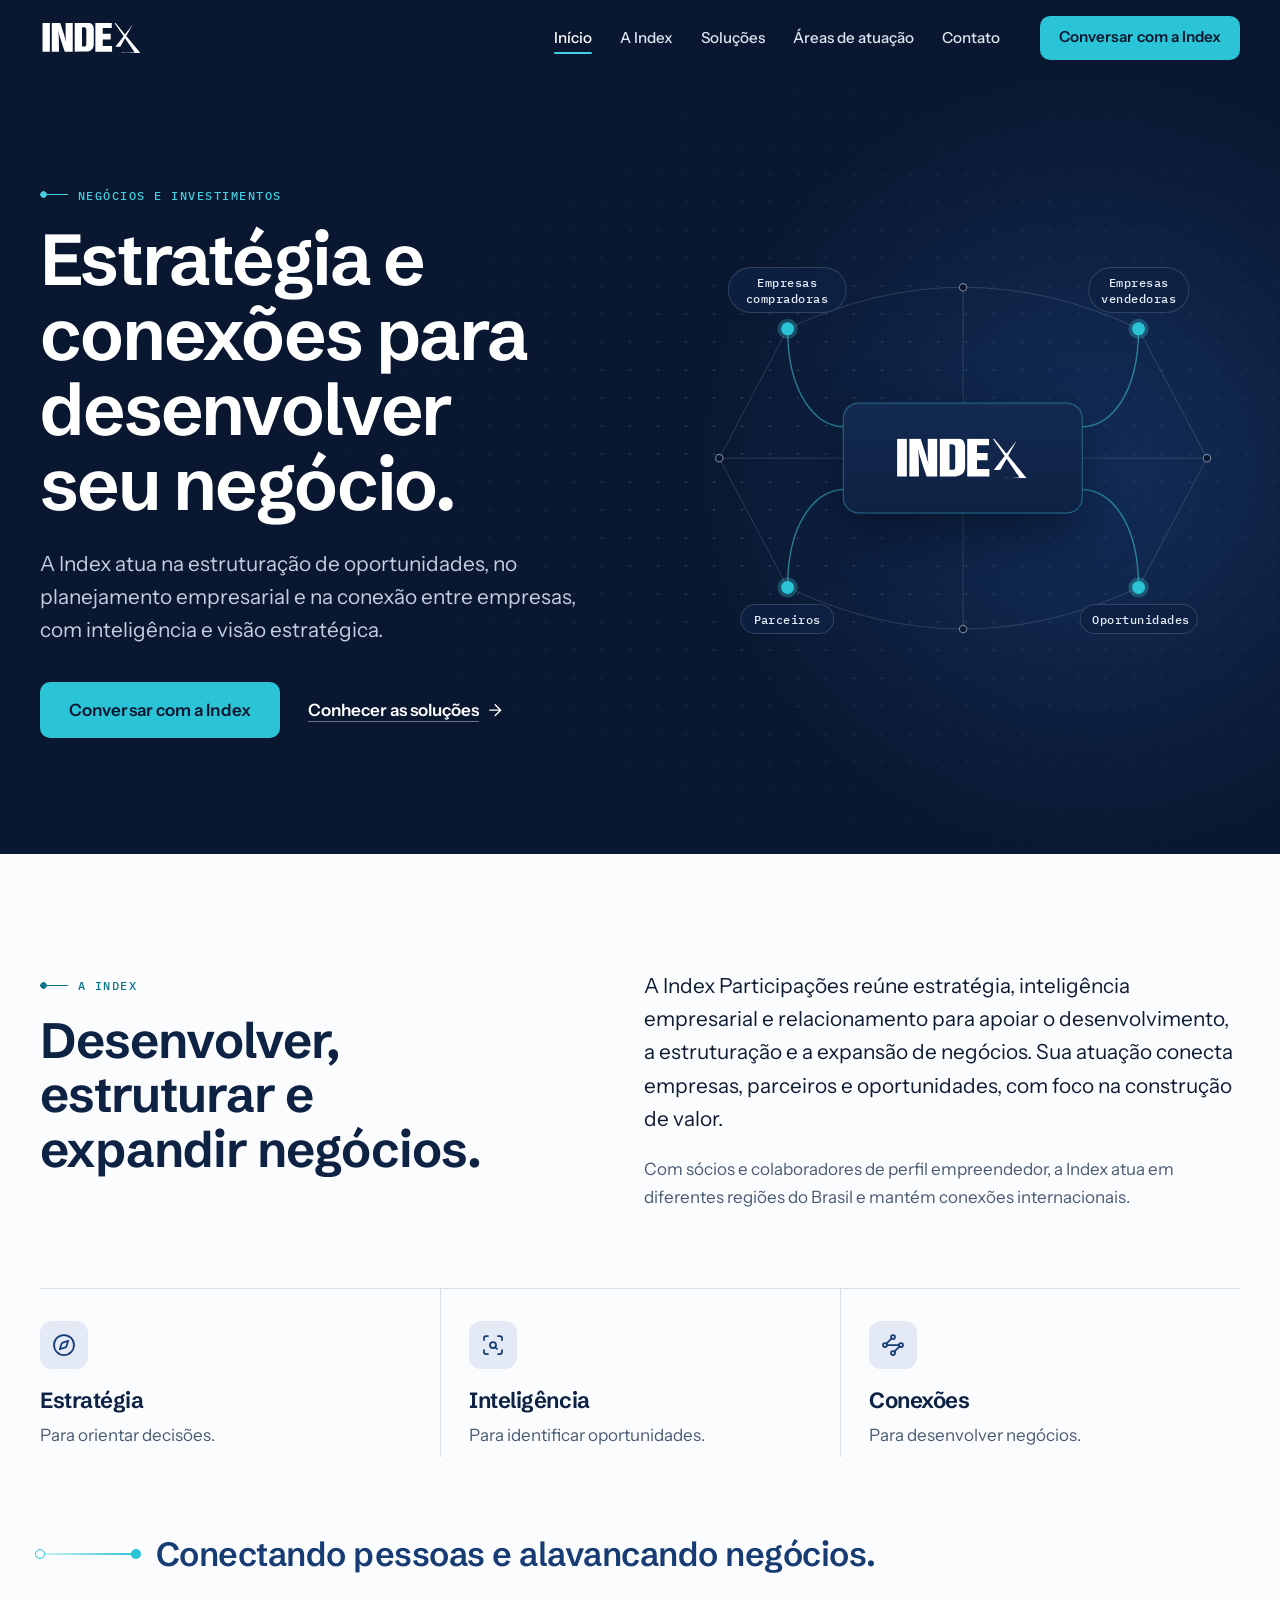
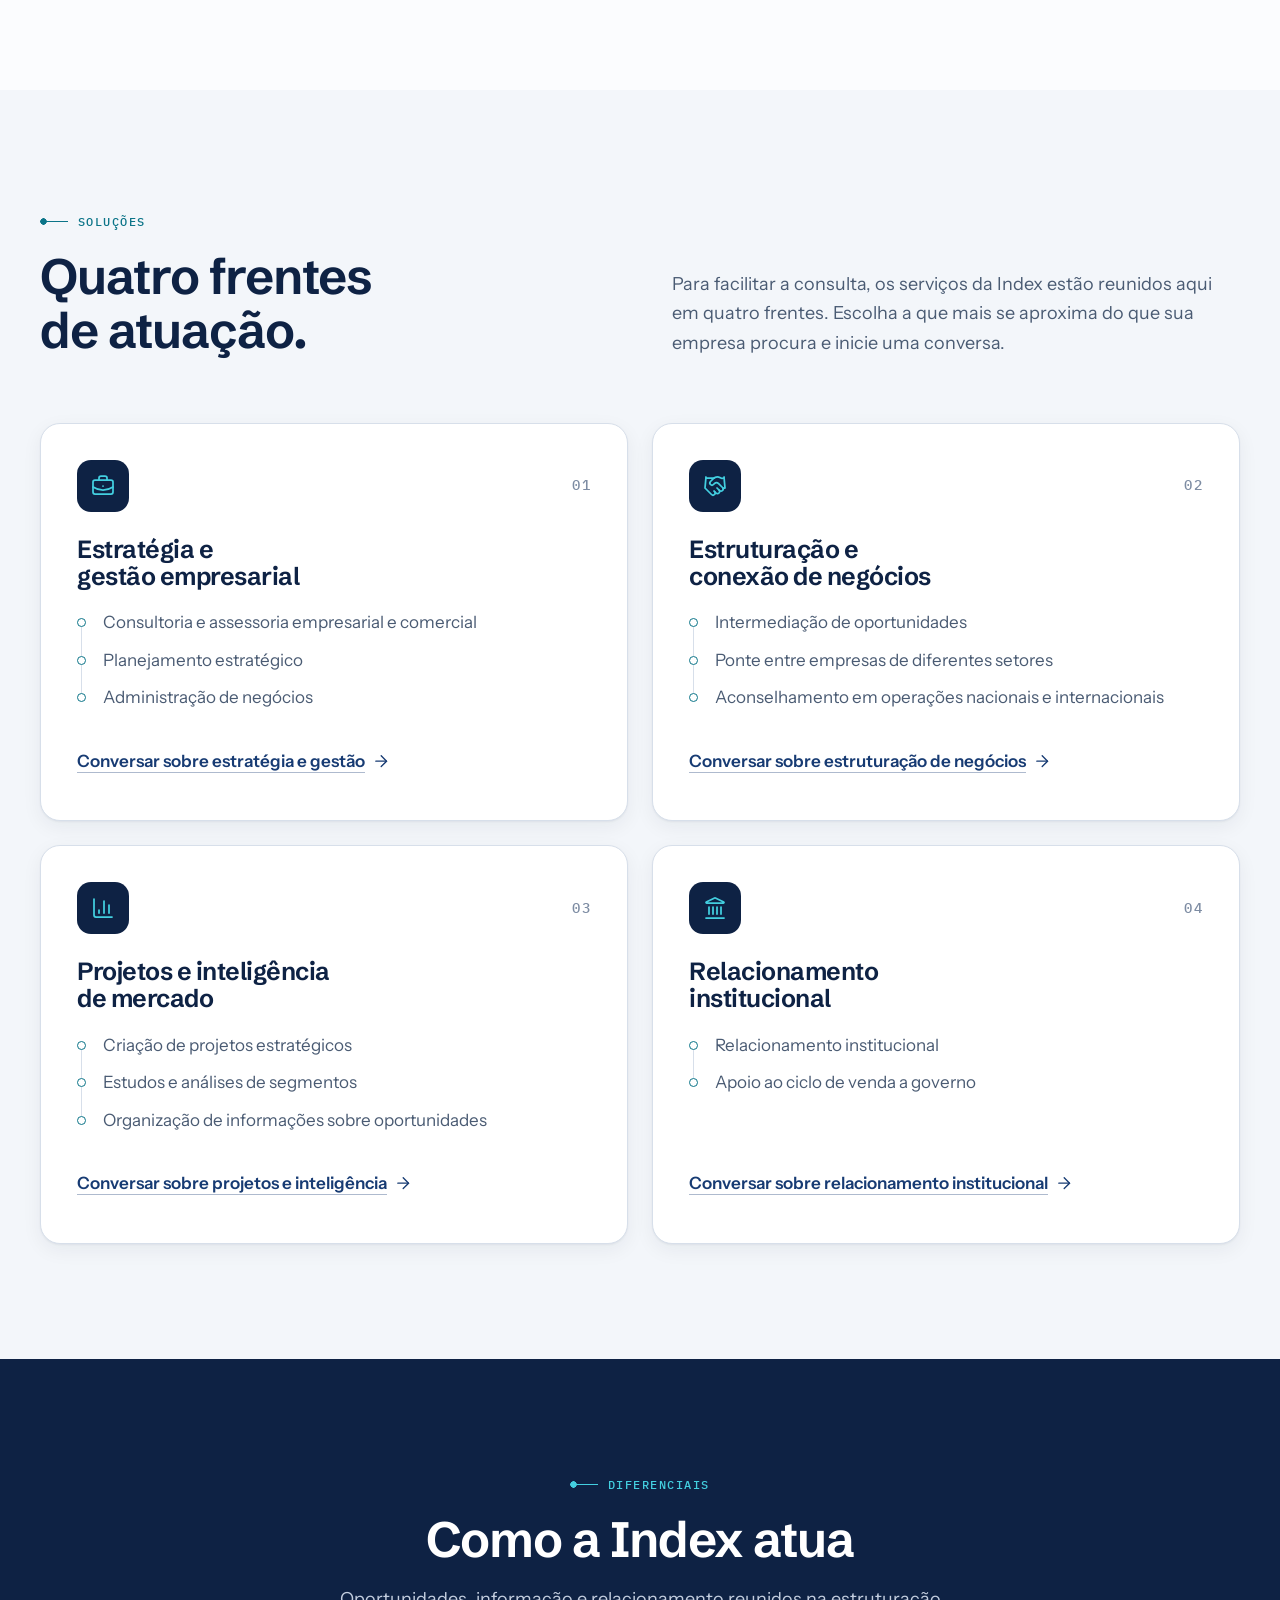
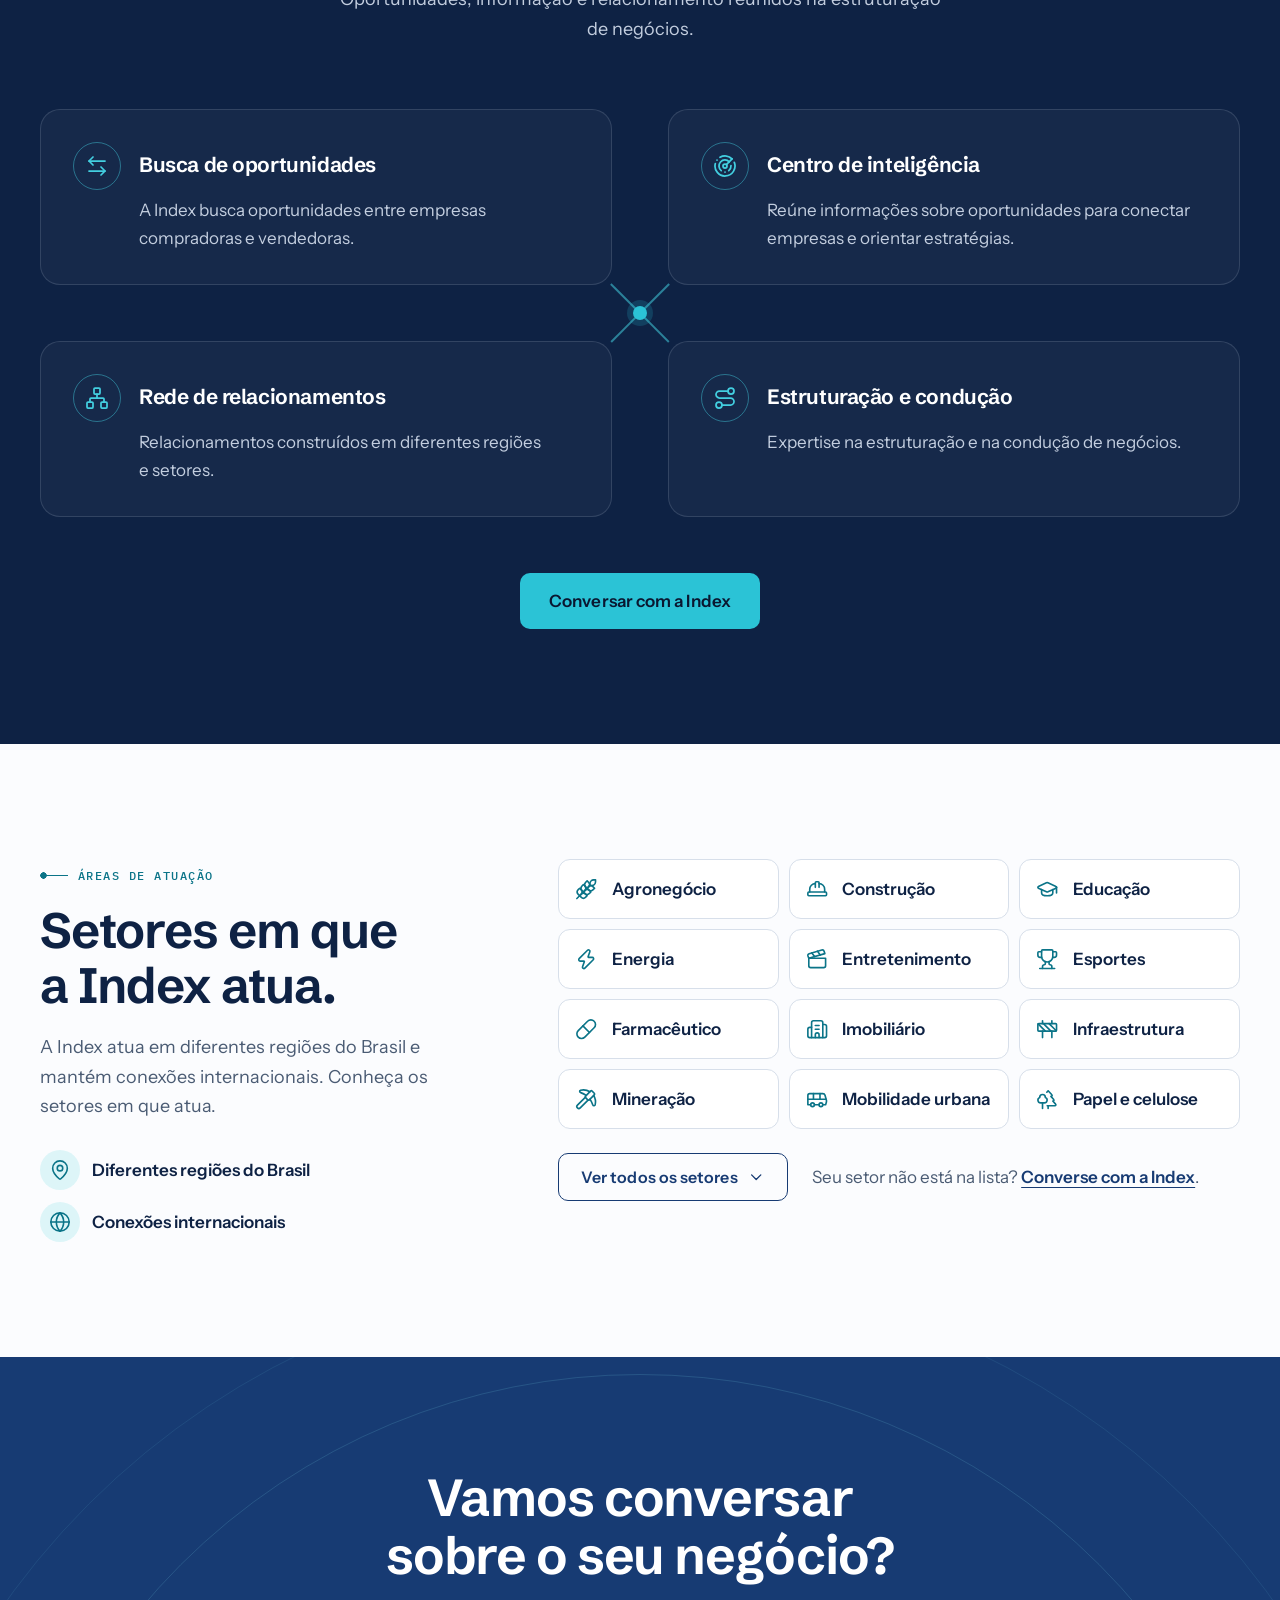
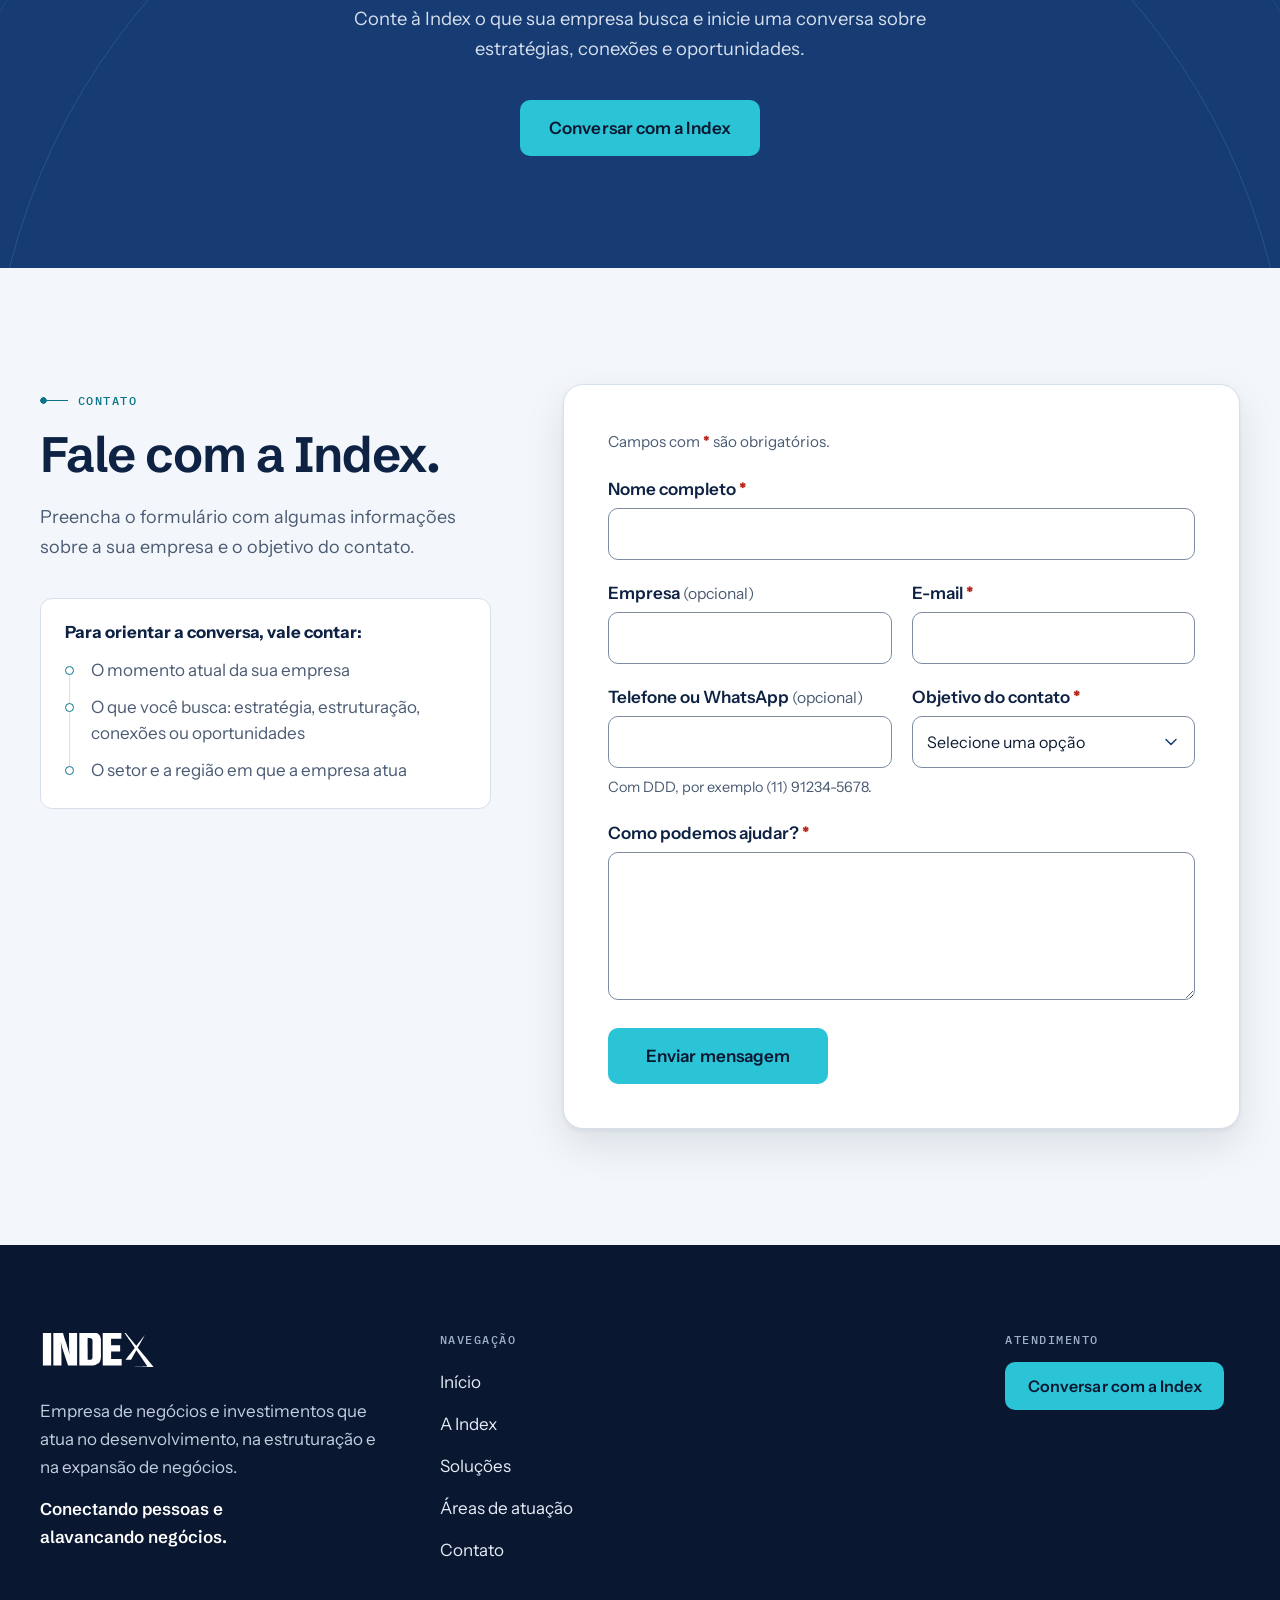
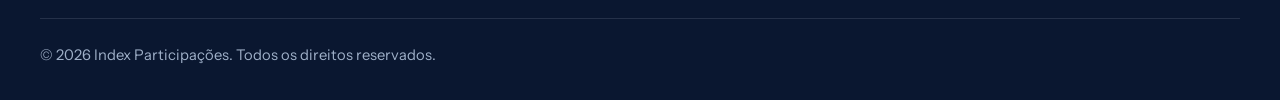
==== site/index.html @ 2582f7c0 "Cria o novo site institucional da Index Participações Primeira versão completa da página inicial, fe" ====
<!doctype html>
<html lang="pt-BR" class="no-js">
<head>
  <meta charset="utf-8">
  <meta name="viewport" content="width=device-width, initial-scale=1">
  <title>Index Participações | Estratégia, estruturação e conexão de negócios</title>
  <meta name="description" content="A Index Participações atua em consultoria e assessoria empresarial, planejamento estratégico, estruturação e intermediação de negócios, projetos estratégicos e relacionamento institucional, conectando empresas e oportunidades.">
  <meta name="theme-color" content="#0A1730">
  <meta name="format-detection" content="telephone=no">

  <!-- DEPLOY STEP: confirme o endereço definitivo do site antes de publicar (canonical, og:url e og:image precisam de URL absoluta). -->
  <link rel="canonical" href="https://indexparticipacoes.com.br/">
  <meta property="og:type" content="website">
  <meta property="og:locale" content="pt_BR">
  <meta property="og:site_name" content="Index Participações">
  <meta property="og:title" content="Index Participações | Estratégia e conexões para desenvolver seu negócio">
  <meta property="og:description" content="Estruturação de oportunidades, planejamento empresarial e conexão entre empresas, com inteligência e visão estratégica.">
  <meta property="og:url" content="https://indexparticipacoes.com.br/">
  <meta property="og:image" content="https://indexparticipacoes.com.br/assets/img/og-index.jpg">
  <meta property="og:image:width" content="1200">
  <meta property="og:image:height" content="630">
  <meta property="og:image:alt" content="Index Participações: estratégia e conexões para desenvolver seu negócio.">
  <meta name="twitter:card" content="summary_large_image">

  <link rel="icon" href="assets/img/favicon.svg" type="image/svg+xml">
  <link rel="preload" href="assets/fonts/schibsted-grotesk-latin-var.woff2" as="font" type="font/woff2" crossorigin>
  <link rel="preload" href="assets/fonts/instrument-sans-latin-var.woff2" as="font" type="font/woff2" crossorigin>
  <link rel="stylesheet" href="assets/css/estilos.css?v=1">

  <script>document.documentElement.className = document.documentElement.className.replace('no-js', 'js');</script>
  <script src="assets/js/config.js?v=1" defer></script>
  <script src="assets/js/medicao.js?v=1" defer></script>
  <script src="assets/js/site.js?v=1" defer></script>
  <script src="assets/js/formulario.js?v=1" defer></script>

  <!-- MEDIÇÃO: quando a ferramenta for definida, cole aqui o código dela (ex.: Google Tag Manager) e ative em assets/js/config.js. -->

  <script type="application/ld+json">
  {
    "@context": "https://schema.org",
    "@type": "Organization",
    "name": "Index Participações",
    "url": "https://indexparticipacoes.com.br/",
    "description": "Empresa de negócios e investimentos que atua no desenvolvimento, na estruturação e na expansão de negócios."
  }
  </script>
</head>
<body>
  <a class="pular" href="#conteudo">Pular para o conteúdo</a>

  <!-- Biblioteca de ícones (Lucide, mesma família) e logotipo oficial vetorizado -->
  <svg class="sprite" xmlns="http://www.w3.org/2000/svg" aria-hidden="true" focusable="false">
<symbol id="logo-index" viewBox="0 0 1600 459"><path fill-rule="evenodd" d="M 39 219 L 39 438 95 438 L 151 438 151 219 L 151 0 95 0 L 39 0 39 219 M 180 219 L 180 438 235 438 L 290 438 289.978 359.750 C 289.950 258.848, 288.451 213.998, 282.954 149.604 C 281.880 137.012, 281.052 125.537, 281.116 124.104 L 281.232 121.500 281.675 123.500 C 289.264 157.763, 295.796 183.650, 303.501 210 C 307.963 225.256, 343.134 331.360, 372.533 418.250 L 379.215 438 440.107 438 L 501 438 501 219 L 501 0 446.434 0 L 391.869 0 392.302 111.750 L 392.735 223.500 393.898 236.500 C 394.537 243.650, 395.965 257.600, 397.071 267.500 C 398.177 277.400, 399.280 287.300, 399.523 289.500 L 399.965 293.500 398.992 290.500 C 398.457 288.850, 395.052 276.250, 391.426 262.500 C 380.287 220.261, 376.074 206.301, 349.337 123.039 C 339.705 93.042, 327.572 55.225, 322.376 39 C 317.180 22.775, 312.234 7.362, 311.384 4.750 L 309.839 0 244.920 0 L 180 0 180 219 M 531 219.062 L 531 438.124 621.250 437.743 L 711.500 437.361 725.192 435.165 C 732.723 433.957, 742.848 431.832, 747.692 430.443 C 758.985 427.204, 774.701 419.551, 783 413.248 C 791.340 406.914, 803.559 393.853, 807.833 386.704 C 815.803 373.373, 820.426 356.859, 822.083 335.799 L 823.130 322.500 822.730 205 L 822.330 87.500 820.621 76.709 C 818.269 61.862, 814.783 50.156, 809.501 39.367 L 805.029 30.234 798.042 22.752 C 789.958 14.096, 781.583 8.326, 770.029 3.453 L 761.842 0 646.421 0 L 531 0 531 219.062 M 847 219 L 847 438 975.011 438 L 1103.021 438 1102.761 394.750 L 1102.500 351.500 1031.250 351.500 L 960 351.500 960 301.250 L 960 251 1021 251 L 1082 251 1082 208.500 L 1082 166 1021.020 166 L 960.041 166 959.770 121.506 L 959.500 77.013 1029 76.756 L 1098.500 76.500 1098.762 38.250 L 1099.024 0 973.012 0 L 847 0 847 219 M 1143.555 2.750 C 1144.537 4.263, 1175.433 49.336, 1212.214 102.913 C 1248.995 156.491, 1278.870 200.896, 1278.603 201.592 C 1278.174 202.711, 1206.769 294.772, 1168.333 343.762 L 1154.005 362.024 1191.600 361.762 L 1229.195 361.500 1264.961 297.500 C 1284.633 262.300, 1300.984 233.500, 1301.298 233.500 C 1302.054 233.500, 1450 449.047, 1450 450.148 C 1450 450.617, 1447.862 450.998, 1445.250 450.995 C 1440.750 450.990, 1320.232 454.542, 1228 457.399 L 1185.500 458.715 1359.798 458.857 L 1534.095 459 1524.752 447.750 C 1519.614 441.563, 1510.231 430.200, 1503.901 422.500 C 1497.572 414.800, 1453.592 361.349, 1406.170 303.720 L 1319.946 198.941 1338.840 165.220 C 1383.077 86.269, 1416 27.063, 1416 26.465 C 1416 26.111, 1397.487 49.600, 1374.861 78.661 C 1352.235 107.722, 1326.271 141.071, 1317.165 152.768 C 1308.058 164.465, 1300.247 173.915, 1299.807 173.768 C 1299.167 173.554, 1190.113 41.503, 1163.156 8.301 L 1156.500 0.103 1149.135 0.051 L 1141.770 0 1143.555 2.750 M 643.521 67.095 C 643.227 67.868, 643.102 134.364, 643.243 214.864 L 643.500 361.228 660.384 361.100 L 677.267 360.971 684.243 359.517 C 691.932 357.913, 698.760 354.392, 701.886 350.418 C 703.004 348.997, 704.949 345.284, 706.209 342.167 L 708.500 336.500 708.791 218.500 L 709.083 100.500 707.973 94 C 704.340 72.728, 695.733 67.682, 660.778 66.335 L 644.056 65.690 643.521 67.095"/></symbol>
<symbol id="i-whatsapp" viewBox="0 0 24 24"><path d="M17.472 14.382c-.297-.149-1.758-.867-2.03-.967-.273-.099-.471-.148-.67.15-.197.297-.767.966-.94 1.164-.173.199-.347.223-.644.075-.297-.15-1.255-.463-2.39-1.475-.883-.788-1.48-1.761-1.653-2.059-.173-.297-.018-.458.13-.606.134-.133.298-.347.446-.52.149-.174.198-.298.298-.497.099-.198.05-.371-.025-.52-.075-.149-.669-1.612-.916-2.207-.242-.579-.487-.5-.669-.51-.173-.008-.371-.01-.57-.01-.198 0-.52.074-.792.372-.272.297-1.04 1.016-1.04 2.479 0 1.462 1.065 2.875 1.213 3.074.149.198 2.096 3.2 5.077 4.487.709.306 1.262.489 1.694.625.712.227 1.36.195 1.871.118.571-.085 1.758-.719 2.006-1.413.248-.694.248-1.289.173-1.413-.074-.124-.272-.198-.57-.347m-5.421 7.403h-.004a9.87 9.87 0 01-5.031-1.378l-.361-.214-3.741.982.998-3.648-.235-.374a9.86 9.86 0 01-1.51-5.26c.001-5.45 4.436-9.884 9.888-9.884 2.64 0 5.122 1.03 6.988 2.898a9.825 9.825 0 012.893 6.994c-.003 5.45-4.437 9.884-9.885 9.884m8.413-18.297A11.815 11.815 0 0012.05 0C5.495 0 .16 5.335.157 11.892c0 2.096.547 4.142 1.588 5.945L.057 24l6.305-1.654a11.882 11.882 0 005.683 1.448h.005c6.554 0 11.89-5.335 11.893-11.893a11.821 11.821 0 00-3.48-8.413Z"/></symbol>
<symbol id="i-compass" viewBox="0 0 24 24"><circle cx="12" cy="12" r="10"/><path d="m16.24 7.76-1.804 5.411a2 2 0 0 1-1.265 1.265L7.76 16.24l1.804-5.411a2 2 0 0 1 1.265-1.265z"/></symbol>
<symbol id="i-scan-search" viewBox="0 0 24 24"><path d="M3 7V5a2 2 0 0 1 2-2h2"/><path d="M17 3h2a2 2 0 0 1 2 2v2"/><path d="M21 17v2a2 2 0 0 1-2 2h-2"/><path d="M7 21H5a2 2 0 0 1-2-2v-2"/><circle cx="12" cy="12" r="3"/><path d="m16 16-1.9-1.9"/></symbol>
<symbol id="i-waypoints" viewBox="0 0 24 24"><path d="m10.586 5.414-5.172 5.172"/><path d="m18.586 13.414-5.172 5.172"/><path d="M6 12h12"/><circle cx="12" cy="20" r="2"/><circle cx="12" cy="4" r="2"/><circle cx="20" cy="12" r="2"/><circle cx="4" cy="12" r="2"/></symbol>
<symbol id="i-briefcase-business" viewBox="0 0 24 24"><path d="M12 12h.01"/><path d="M16 6V4a2 2 0 0 0-2-2h-4a2 2 0 0 0-2 2v2"/><path d="M22 13a18.15 18.15 0 0 1-20 0"/><rect width="20" height="14" x="2" y="6" rx="2"/></symbol>
<symbol id="i-handshake" viewBox="0 0 24 24"><path d="m11 17 2 2a1 1 0 1 0 3-3"/><path d="m14 14 2.5 2.5a1 1 0 1 0 3-3l-3.88-3.88a3 3 0 0 0-4.24 0l-.88.88a1 1 0 1 1-3-3l2.81-2.81a5.79 5.79 0 0 1 7.06-.87l.47.28a2 2 0 0 0 1.42.25L21 4"/><path d="m21 3 1 11h-2"/><path d="M3 3 2 14l6.5 6.5a1 1 0 1 0 3-3"/><path d="M3 4h8"/></symbol>
<symbol id="i-chart-column" viewBox="0 0 24 24"><path d="M3 3v16a2 2 0 0 0 2 2h16"/><path d="M18 17V9"/><path d="M13 17V5"/><path d="M8 17v-3"/></symbol>
<symbol id="i-landmark" viewBox="0 0 24 24"><path d="M10 18v-7"/><path d="M11.119 2.205a2 2 0 0 1 1.762 0l7.84 3.846A.5.5 0 0 1 20.5 7h-17a.5.5 0 0 1-.22-.949z"/><path d="M14 18v-7"/><path d="M18 18v-7"/><path d="M3 22h18"/><path d="M6 18v-7"/></symbol>
<symbol id="i-arrow-left-right" viewBox="0 0 24 24"><path d="M8 3 4 7l4 4"/><path d="M4 7h16"/><path d="m16 21 4-4-4-4"/><path d="M20 17H4"/></symbol>
<symbol id="i-radar" viewBox="0 0 24 24"><path d="M19.07 4.93A10 10 0 0 0 6.99 3.34"/><path d="M4 6h.01"/><path d="M2.29 9.62A10 10 0 1 0 21.31 8.35"/><path d="M16.24 7.76A6 6 0 1 0 8.23 16.67"/><path d="M12 18h.01"/><path d="M17.99 11.66A6 6 0 0 1 15.77 16.67"/><circle cx="12" cy="12" r="2"/><path d="m13.41 10.59 5.66-5.66"/></symbol>
<symbol id="i-network" viewBox="0 0 24 24"><rect x="16" y="16" width="6" height="6" rx="1"/><rect x="2" y="16" width="6" height="6" rx="1"/><rect x="9" y="2" width="6" height="6" rx="1"/><path d="M5 16v-3a1 1 0 0 1 1-1h12a1 1 0 0 1 1 1v3"/><path d="M12 12V8"/></symbol>
<symbol id="i-route" viewBox="0 0 24 24"><circle cx="6" cy="19" r="3"/><path d="M9 19h8.5a3.5 3.5 0 0 0 0-7h-11a3.5 3.5 0 0 1 0-7H15"/><circle cx="18" cy="5" r="3"/></symbol>
<symbol id="i-map-pin" viewBox="0 0 24 24"><path d="M20 10c0 4.993-5.539 10.193-7.399 11.799a1 1 0 0 1-1.202 0C9.539 20.193 4 14.993 4 10a8 8 0 0 1 16 0"/><circle cx="12" cy="10" r="3"/></symbol>
<symbol id="i-globe" viewBox="0 0 24 24"><circle cx="12" cy="12" r="10"/><path d="M12 2a14.5 14.5 0 0 0 0 20 14.5 14.5 0 0 0 0-20"/><path d="M2 12h20"/></symbol>
<symbol id="i-arrow-right" viewBox="0 0 24 24"><path d="M5 12h14"/><path d="m12 5 7 7-7 7"/></symbol>
<symbol id="i-arrow-up-right" viewBox="0 0 24 24"><path d="M7 7h10v10"/><path d="M7 17 17 7"/></symbol>
<symbol id="i-menu" viewBox="0 0 24 24"><path d="M4 5h16"/><path d="M4 12h16"/><path d="M4 19h16"/></symbol>
<symbol id="i-x" viewBox="0 0 24 24"><path d="M18 6 6 18"/><path d="m6 6 12 12"/></symbol>
<symbol id="i-circle-check" viewBox="0 0 24 24"><circle cx="12" cy="12" r="10"/><path d="m16 9-5.5 5.5L8 12"/></symbol>
<symbol id="i-circle-alert" viewBox="0 0 24 24"><circle cx="12" cy="12" r="10"/><line x1="12" x2="12" y1="8" y2="12"/><line x1="12" x2="12.01" y1="16" y2="16"/></symbol>
<symbol id="i-mail" viewBox="0 0 24 24"><path d="m22 7-8.991 5.727a2 2 0 0 1-2.009 0L2 7"/><rect x="2" y="4" width="20" height="16" rx="2"/></symbol>
<symbol id="i-phone" viewBox="0 0 24 24"><path d="M13.832 16.568a1 1 0 0 0 1.213-.303l.355-.465A2 2 0 0 1 17 15h3a2 2 0 0 1 2 2v3a2 2 0 0 1-2 2A18 18 0 0 1 2 4a2 2 0 0 1 2-2h3a2 2 0 0 1 2 2v3a2 2 0 0 1-.8 1.6l-.468.351a1 1 0 0 0-.292 1.233 14 14 0 0 0 6.392 6.384"/></symbol>
<symbol id="i-chevron-down" viewBox="0 0 24 24"><path d="m6 9 6 6 6-6"/></symbol>
<symbol id="i-rotate-ccw" viewBox="0 0 24 24"><path d="M3 12a9 9 0 1 0 9-9 9.75 9.75 0 0 0-6.74 2.74L3 8"/><path d="M3 3v5h5"/></symbol>
<symbol id="i-send" viewBox="0 0 24 24"><path d="M14.536 21.686a.5.5 0 0 0 .937-.024l6.5-19a.496.496 0 0 0-.635-.635l-19 6.5a.5.5 0 0 0-.024.937l7.93 3.18a2 2 0 0 1 1.112 1.11z"/><path d="m21.854 2.147-10.94 10.939"/></symbol>
<symbol id="i-wheat" viewBox="0 0 24 24"><path d="M2 22 16 8"/><path d="M3.47 12.53 5 11l1.53 1.53a3.5 3.5 0 0 1 0 4.94L5 19l-1.53-1.53a3.5 3.5 0 0 1 0-4.94Z"/><path d="M7.47 8.53 9 7l1.53 1.53a3.5 3.5 0 0 1 0 4.94L9 15l-1.53-1.53a3.5 3.5 0 0 1 0-4.94Z"/><path d="M11.47 4.53 13 3l1.53 1.53a3.5 3.5 0 0 1 0 4.94L13 11l-1.53-1.53a3.5 3.5 0 0 1 0-4.94Z"/><path d="M20 2h2v2a4 4 0 0 1-4 4h-2V6a4 4 0 0 1 4-4Z"/><path d="M11.47 17.47 13 19l-1.53 1.53a3.5 3.5 0 0 1-4.94 0L5 19l1.53-1.53a3.5 3.5 0 0 1 4.94 0Z"/><path d="M15.47 13.47 17 15l-1.53 1.53a3.5 3.5 0 0 1-4.94 0L9 15l1.53-1.53a3.5 3.5 0 0 1 4.94 0Z"/><path d="M19.47 9.47 21 11l-1.53 1.53a3.5 3.5 0 0 1-4.94 0L13 11l1.53-1.53a3.5 3.5 0 0 1 4.94 0Z"/></symbol>
<symbol id="i-hard-hat" viewBox="0 0 24 24"><path d="M10 10V5a1 1 0 0 1 1-1h2a1 1 0 0 1 1 1v5"/><path d="M14 6a6 6 0 0 1 6 6v3"/><path d="M4 15v-3a6 6 0 0 1 6-6"/><rect x="2" y="15" width="20" height="4" rx="1"/></symbol>
<symbol id="i-graduation-cap" viewBox="0 0 24 24"><path d="M21.42 10.922a1 1 0 0 0-.019-1.838L12.83 5.18a2 2 0 0 0-1.66 0L2.6 9.08a1 1 0 0 0 0 1.832l8.57 3.908a2 2 0 0 0 1.66 0z"/><path d="M22 10v6"/><path d="M6 12.5V16a6 3 0 0 0 12 0v-3.5"/></symbol>
<symbol id="i-zap" viewBox="0 0 24 24"><path d="M15.914 4a1.5 1.5 0 00-2.474-1.561l-9 9A1.5 1.5 0 005.5 14h4.002a.5.5 0 01.471.666L8.086 20a1.5 1.5 0 002.475 1.56l9-9A1.5 1.5 0 0018.5 10h-3.997a.5.5 0 01-.472-.667z"/></symbol>
<symbol id="i-clapperboard" viewBox="0 0 24 24"><path d="m12.296 3.464 3.02 3.956"/><path d="M20.2 6 3 11l-.9-2.4c-.3-1.1.3-2.2 1.3-2.5l13.5-4c1.1-.3 2.2.3 2.5 1.3z"/><path d="M3 11h18v8a2 2 0 0 1-2 2H5a2 2 0 0 1-2-2z"/><path d="m6.18 5.276 3.1 3.899"/></symbol>
<symbol id="i-trophy" viewBox="0 0 24 24"><path d="M10 14.66V17a1 1 0 0 1-1 1 2 2 0 0 0-2 2v2"/><path d="M14 14.66V17a1 1 0 0 0 1 1 2 2 0 0 1 2 2v2"/><path d="M17.916 10H19.5A2.5 2.5 0 0 0 22 7.5V5a1 1 0 0 0-1-1h-3"/><path d="M4 22h16"/><path d="M6 9a6 6 0 0 0 12 0V3a1 1 0 0 0-1-1H7a1 1 0 0 0-1 1z"/><path d="M6.084 10H4.5A2.5 2.5 0 0 1 2 7.5V5a1 1 0 0 1 1-1h3"/></symbol>
<symbol id="i-pill" viewBox="0 0 24 24"><path d="m10.5 20.5 10-10a4.95 4.95 0 1 0-7-7l-10 10a4.95 4.95 0 1 0 7 7Z"/><path d="m8.5 8.5 7 7"/></symbol>
<symbol id="i-building-2" viewBox="0 0 24 24"><path d="M10 12h4"/><path d="M10 8h4"/><path d="M14 21v-3a2 2 0 0 0-4 0v3"/><path d="M6 10H4a2 2 0 0 0-2 2v7a2 2 0 0 0 2 2h16a2 2 0 0 0 2-2V9a2 2 0 0 0-2-2h-2"/><path d="M6 21V5a2 2 0 0 1 2-2h8a2 2 0 0 1 2 2v16"/></symbol>
<symbol id="i-construction" viewBox="0 0 24 24"><rect x="2" y="6" width="20" height="8" rx="1"/><path d="M17 14v7"/><path d="M7 14v7"/><path d="M17 3v3"/><path d="M7 3v3"/><path d="M10 14 2.3 6.3"/><path d="m14 6 7.7 7.7"/><path d="m8 6 8 8"/></symbol>
<symbol id="i-pickaxe" viewBox="0 0 24 24"><path d="m14 13-8.381 8.38a1 1 0 0 1-3.001-3L11 9.999"/><path d="M15.973 4.027A13 13 0 0 0 5.902 2.373c-1.398.342-1.092 2.158.277 2.601a19.9 19.9 0 0 1 5.822 3.024"/><path d="M16.001 11.999a19.9 19.9 0 0 1 3.024 5.824c.444 1.369 2.26 1.676 2.603.278A13 13 0 0 0 20 8.069"/><path d="M18.352 3.352a1.205 1.205 0 0 0-1.704 0l-5.296 5.296a1.205 1.205 0 0 0 0 1.704l2.296 2.296a1.205 1.205 0 0 0 1.704 0l5.296-5.296a1.205 1.205 0 0 0 0-1.704z"/></symbol>
<symbol id="i-bus" viewBox="0 0 24 24"><path d="M8 6v6"/><path d="M15 6v6"/><path d="M2 12h19.6"/><path d="M18 18h3s.5-1.7.8-2.8c.1-.4.2-.8.2-1.2 0-.4-.1-.8-.2-1.2l-1.4-5C20.1 6.8 19.1 6 18 6H4a2 2 0 0 0-2 2v10h3"/><circle cx="7" cy="18" r="2"/><path d="M9 18h5"/><circle cx="16" cy="18" r="2"/></symbol>
<symbol id="i-trees" viewBox="0 0 24 24"><path d="M10 10v.2A3 3 0 0 1 8.9 16H5a3 3 0 0 1-1-5.8V10a3 3 0 0 1 6 0Z"/><path d="M7 16v6"/><path d="M13 19v3"/><path d="M12 19h8.3a1 1 0 0 0 .7-1.7L18 14h.3a1 1 0 0 0 .7-1.7L16 9h.2a1 1 0 0 0 .8-1.7L13 3l-1.4 1.5"/></symbol>
<symbol id="i-fuel" viewBox="0 0 24 24"><path d="M14 13h2a2 2 0 0 1 2 2v2a2 2 0 0 0 4 0v-6.998a2 2 0 0 0-.59-1.42L18 5"/><path d="M14 21V5a2 2 0 0 0-2-2H5a2 2 0 0 0-2 2v16"/><path d="M2 21h13"/><path d="M3 9h11"/></symbol>
<symbol id="i-flask-conical" viewBox="0 0 24 24"><path d="M14 2v6a2 2 0 0 0 .245.96l5.51 10.08A2 2 0 0 1 18 22H6a2 2 0 0 1-1.755-2.96l5.51-10.08A2 2 0 0 0 10 8V2"/><path d="M6.453 15h11.094"/><path d="M8.5 2h7"/></symbol>
<symbol id="i-heart-pulse" viewBox="0 0 24 24"><path d="M2 9.5a5.5 5.5 0 0 1 9.591-3.676.56.56 0 0 0 .818 0A5.49 5.49 0 0 1 22 9.5c0 2.29-1.5 4-3 5.5l-5.492 5.313a2 2 0 0 1-3 .019L5 15c-1.5-1.5-3-3.2-3-5.5"/><path d="M3.22 13H9.5l.5-1 2 4.5 2-7 1.5 3.5h5.27"/></symbol>
<symbol id="i-shield-check" viewBox="0 0 24 24"><path d="M20 13c0 5-3.5 7.5-7.66 8.95a1 1 0 0 1-.67-.01C7.5 20.5 4 18 4 13V6a1 1 0 0 1 1-1c2 0 4.5-1.2 6.24-2.72a1.17 1.17 0 0 1 1.52 0C14.51 3.81 17 5 19 5a1 1 0 0 1 1 1z"/><path d="m9 12 2 2 4-4"/></symbol>
<symbol id="i-clipboard-list" viewBox="0 0 24 24"><rect width="8" height="4" x="8" y="2" rx="1" ry="1"/><path d="M16 4h2a2 2 0 0 1 2 2v14a2 2 0 0 1-2 2H6a2 2 0 0 1-2-2V6a2 2 0 0 1 2-2h2"/><path d="M12 11h4"/><path d="M12 16h4"/><path d="M8 11h.01"/><path d="M8 16h.01"/></symbol>
<symbol id="i-anvil" viewBox="0 0 24 24"><path d="M7 10H6a4 4 0 0 1-4-4 1 1 0 0 1 1-1h4"/><path d="M7 5a1 1 0 0 1 1-1h13a1 1 0 0 1 1 1 7 7 0 0 1-7 7H8a1 1 0 0 1-1-1z"/><path d="M9 12v5"/><path d="M15 12v5"/><path d="M5 20a3 3 0 0 1 3-3h8a3 3 0 0 1 3 3 1 1 0 0 1-1 1H6a1 1 0 0 1-1-1"/></symbol>
<symbol id="i-cpu" viewBox="0 0 24 24"><path d="M12 20v2"/><path d="M12 2v2"/><path d="M17 20v2"/><path d="M17 2v2"/><path d="M2 12h2"/><path d="M2 17h2"/><path d="M2 7h2"/><path d="M20 12h2"/><path d="M20 17h2"/><path d="M20 7h2"/><path d="M7 20v2"/><path d="M7 2v2"/><rect x="4" y="4" width="16" height="16" rx="2"/><rect x="8" y="8" width="8" height="8" rx="1"/></symbol>
<symbol id="i-radio-tower" viewBox="0 0 24 24"><path d="M4.9 16.1C1 12.2 1 5.8 4.9 1.9"/><path d="M7.8 4.7a6.14 6.14 0 0 0-.8 7.5"/><circle cx="12" cy="9" r="2"/><path d="M16.2 4.8c2 2 2.26 5.11.8 7.47"/><path d="M19.1 1.9a9.96 9.96 0 0 1 0 14.1"/><path d="M9.5 18h5"/><path d="m8 22 4-11 4 11"/></symbol>
<symbol id="i-shirt" viewBox="0 0 24 24"><path d="M20.38 3.46 16 2a4 4 0 0 1-8 0L3.62 3.46a2 2 0 0 0-1.34 2.23l.58 3.47a1 1 0 0 0 .99.84H6v10c0 1.1.9 2 2 2h8a2 2 0 0 0 2-2V10h2.15a1 1 0 0 0 .99-.84l.58-3.47a2 2 0 0 0-1.34-2.23z"/></symbol>
<symbol id="i-truck" viewBox="0 0 24 24"><path d="M14 18V6a2 2 0 0 0-2-2H4a2 2 0 0 0-2 2v11a1 1 0 0 0 1 1h2"/><path d="M15 18H9"/><path d="M19 18h2a1 1 0 0 0 1-1v-3.65a1 1 0 0 0-.22-.624l-3.48-4.35A1 1 0 0 0 17.52 8H14"/><circle cx="17" cy="18" r="2"/><circle cx="7" cy="18" r="2"/></symbol>
<symbol id="i-plane" viewBox="0 0 24 24"><path d="M17.8 19.2 16 11l3.5-3.5C21 6 21.5 4 21 3c-1-.5-3 0-4.5 1.5L13 8 4.8 6.2c-.5-.1-.9.1-1.1.5l-.3.5c-.2.5-.1 1 .3 1.3L9 12l-2 3H4l-1 1 3 2 2 3 1-1v-3l3-2 3.5 5.3c.3.4.8.5 1.3.3l.5-.2c.4-.3.6-.7.5-1.2z"/></symbol>
<symbol id="i-shopping-bag" viewBox="0 0 24 24"><path d="M16 10a4 4 0 0 1-8 0"/><path d="M3.103 6.034h17.794"/><path d="M3.4 5.467a2 2 0 0 0-.4 1.2V20a2 2 0 0 0 2 2h14a2 2 0 0 0 2-2V6.667a2 2 0 0 0-.4-1.2l-2-2.667A2 2 0 0 0 17 2H7a2 2 0 0 0-1.6.8z"/></symbol>
</svg>

  <!-- ============ Cabeçalho ============ -->
  <header class="cabecalho" id="cabecalho">
    <div class="container cabecalho__barra">
      <a class="marca" href="#inicio" aria-label="Index Participações, ir para o início">
        <svg class="logo" viewBox="0 0 1600 459" aria-hidden="true" focusable="false"><use href="#logo-index"/></svg>
      </a>

      <nav class="nav" aria-label="Navegação principal">
        <button class="nav__alternar" type="button" aria-expanded="false" aria-controls="menu-principal">
          <svg class="icone icone--abrir" aria-hidden="true"><use href="#i-menu"/></svg>
          <svg class="icone icone--fechar" aria-hidden="true"><use href="#i-x"/></svg>
          <span class="nav__alternar-texto">Menu</span>
        </button>
        <div class="nav__painel" id="menu-principal">
          <ul class="nav__lista">
            <li><a class="nav__link" href="#inicio">Início</a></li>
            <li><a class="nav__link" href="#a-index">A Index</a></li>
            <li><a class="nav__link" href="#solucoes">Soluções</a></li>
            <li><a class="nav__link" href="#areas">Áreas de atuação</a></li>
            <li><a class="nav__link" href="#contato">Contato</a></li>
          </ul>
          <a class="botao botao--primario nav__cta" href="#contato" data-cta="cabecalho">Conversar com a Index</a>
        </div>
      </nav>
    </div>
  </header>

  <main id="conteudo" tabindex="-1">

    <!-- ============ 1. Primeira tela ============ -->
    <section class="hero" id="inicio" aria-labelledby="hero-titulo">
      <div class="container hero__grade">
        <div class="hero__texto revelar-grupo">
          <p class="rotulo rotulo--escuro">Negócios e investimentos</p>
          <h1 class="hero__titulo" id="hero-titulo">Estratégia e conexões para desenvolver seu negócio.</h1>
          <p class="hero__lead">A Index atua na estruturação de oportunidades, no planejamento empresarial e na conexão entre empresas, com inteligência e visão estratégica.</p>
          <div class="hero__acoes">
            <a class="botao botao--primario botao--grande" href="#contato" data-cta="primeira-tela">Conversar com a Index</a>
            <a class="link-seta link-seta--claro" href="#solucoes">Conhecer as soluções<svg class="icone" aria-hidden="true"><use href="#i-arrow-right"/></svg></a>
          </div>
        </div>

        <!-- Elemento assinatura: a marca no centro de uma rede de conexões -->
        <figure class="rede" role="img" aria-label="Ilustração: a marca Index no centro de uma rede que conecta empresas compradoras, empresas vendedoras, parceiros e oportunidades.">
          <svg class="rede__linhas" viewBox="0 0 600 520" aria-hidden="true" focusable="false">
            <g class="rede__malha">
              <path pathLength="100" d="M110 120 Q300 30 490 120"/>
              <path pathLength="100" d="M110 400 Q300 490 490 400"/>
              <path pathLength="100" d="M110 120 L36 260 L110 400"/>
              <path pathLength="100" d="M490 120 L564 260 L490 400"/>
              <path pathLength="100" d="M36 260 L172 260"/>
              <path pathLength="100" d="M564 260 L428 260"/>
              <path pathLength="100" d="M300 75 L300 206"/>
              <path pathLength="100" d="M300 445 L300 314"/>
            </g>
            <g class="rede__conexoes">
              <path pathLength="100" d="M110 120 C110 190 140 226 172 226"/>
              <path pathLength="100" d="M490 120 C490 190 460 226 428 226"/>
              <path pathLength="100" d="M110 400 C110 330 140 294 172 294"/>
              <path pathLength="100" d="M490 400 C490 330 460 294 428 294"/>
            </g>
            <g class="rede__pulsos">
              <path class="pulso" pathLength="100" d="M110 120 C110 190 140 226 172 226"/>
              <path class="pulso" pathLength="100" d="M428 226 C460 226 490 190 490 120"/>
              <path class="pulso" pathLength="100" d="M490 400 C490 330 460 294 428 294"/>
              <path class="pulso" pathLength="100" d="M172 294 C140 294 110 330 110 400"/>
              <path class="pulso pulso--arco" pathLength="100" d="M110 120 Q300 30 490 120"/>
            </g>
            <g class="rede__nos-menores">
              <circle cx="300" cy="75" r="4"/>
              <circle cx="300" cy="445" r="4"/>
              <circle cx="36" cy="260" r="4"/>
              <circle cx="564" cy="260" r="4"/>
            </g>
            <g class="rede__nos">
              <circle cx="110" cy="120" r="7"/>
              <circle cx="490" cy="120" r="7"/>
              <circle cx="110" cy="400" r="7"/>
              <circle cx="490" cy="400" r="7"/>
            </g>
          </svg>
          <div class="rede__centro">
            <svg class="logo" viewBox="0 0 1600 459" aria-hidden="true" focusable="false"><use href="#logo-index"/></svg>
          </div>
          <span class="rede__rotulo rede__rotulo--a" aria-hidden="true">Empresas compradoras</span>
          <span class="rede__rotulo rede__rotulo--b" aria-hidden="true">Empresas vendedoras</span>
          <span class="rede__rotulo rede__rotulo--c" aria-hidden="true">Parceiros</span>
          <span class="rede__rotulo rede__rotulo--d" aria-hidden="true">Oportunidades</span>
        </figure>
      </div>
    </section>

    <!-- ============ 2. A Index ============ -->
    <section class="secao secao--papel" id="a-index" aria-labelledby="index-titulo">
      <div class="container">
        <div class="sobre">
          <div class="sobre__cabeca revelar">
            <p class="rotulo">A Index</p>
            <h2 class="titulo-secao" id="index-titulo">Desenvolver, estruturar e expandir negócios.</h2>
          </div>
          <div class="sobre__texto revelar">
            <p class="lead">A Index Participações reúne estratégia, inteligência empresarial e relacionamento para apoiar o desenvolvimento, a estruturação e a expansão de negócios. Sua atuação conecta empresas, parceiros e oportunidades, com foco na construção de valor.</p>
            <p>Com sócios e colaboradores de perfil empreendedor, a Index atua em diferentes regiões do Brasil e mantém conexões internacionais.</p>
          </div>
        </div>

        <ul class="pilares revelar-grupo" aria-label="Pilares da Index">
          <li class="pilar">
            <span class="pilar__icone"><svg class="icone" aria-hidden="true"><use href="#i-compass"/></svg></span>
            <h3 class="pilar__titulo">Estratégia</h3>
            <p class="pilar__texto">Para orientar decisões.</p>
          </li>
          <li class="pilar">
            <span class="pilar__icone"><svg class="icone" aria-hidden="true"><use href="#i-scan-search"/></svg></span>
            <h3 class="pilar__titulo">Inteligência</h3>
            <p class="pilar__texto">Para identificar oportunidades.</p>
          </li>
          <li class="pilar">
            <span class="pilar__icone"><svg class="icone" aria-hidden="true"><use href="#i-waypoints"/></svg></span>
            <h3 class="pilar__titulo">Conexões</h3>
            <p class="pilar__texto">Para desenvolver negócios.</p>
          </li>
        </ul>

        <p class="assinatura revelar">
          <span class="assinatura__traco" aria-hidden="true"></span>
          <span class="assinatura__texto">Conectando pessoas e alavancando negócios.</span>
        </p>
      </div>
    </section>

    <!-- ============ 3. Soluções ============
         Para incluir ou alterar uma frente, copie um bloco <li class="frente"> e ajuste
         o título, os itens e o atributo data-objetivo (valor de uma opção do formulário). -->
    <section class="secao secao--canvas" id="solucoes" aria-labelledby="solucoes-titulo">
      <div class="container">
        <div class="cabeca-dividida revelar">
          <div>
            <p class="rotulo">Soluções</p>
            <h2 class="titulo-secao" id="solucoes-titulo">Quatro frentes de atuação.</h2>
          </div>
          <p class="cabeca-dividida__texto">Para facilitar a consulta, os serviços da Index estão reunidos aqui em quatro frentes. Escolha a que mais se aproxima do que sua empresa procura e inicie uma conversa.</p>
        </div>

        <ul class="frentes revelar-grupo">
          <li class="frente">
            <div class="frente__topo">
              <span class="frente__icone"><svg class="icone" aria-hidden="true"><use href="#i-briefcase-business"/></svg></span>
              <span class="frente__numero" aria-hidden="true">01</span>
            </div>
            <h3 class="frente__titulo">Estratégia e gestão empresarial</h3>
            <ul class="frente__itens lista-conectada">
              <li>Consultoria e assessoria empresarial e comercial</li>
              <li>Planejamento estratégico</li>
              <li>Administração de negócios</li>
            </ul>
            <a class="link-seta frente__cta" href="#contato" data-objetivo="consultoria-estrategia" data-cta="solucao-estrategia-gestao">Conversar sobre estratégia e gestão<svg class="icone" aria-hidden="true"><use href="#i-arrow-right"/></svg></a>
          </li>
          <li class="frente">
            <div class="frente__topo">
              <span class="frente__icone"><svg class="icone" aria-hidden="true"><use href="#i-handshake"/></svg></span>
              <span class="frente__numero" aria-hidden="true">02</span>
            </div>
            <h3 class="frente__titulo">Estruturação e conexão de negócios</h3>
            <ul class="frente__itens lista-conectada">
              <li>Intermediação de oportunidades</li>
              <li>Ponte entre empresas de diferentes setores</li>
              <li>Aconselhamento em operações nacionais e internacionais</li>
            </ul>
            <a class="link-seta frente__cta" href="#contato" data-objetivo="estruturacao" data-cta="solucao-estruturacao-conexao">Conversar sobre estruturação de negócios<svg class="icone" aria-hidden="true"><use href="#i-arrow-right"/></svg></a>
          </li>
          <li class="frente">
            <div class="frente__topo">
              <span class="frente__icone"><svg class="icone" aria-hidden="true"><use href="#i-chart-column"/></svg></span>
              <span class="frente__numero" aria-hidden="true">03</span>
            </div>
            <h3 class="frente__titulo">Projetos e inteligência de mercado</h3>
            <ul class="frente__itens lista-conectada">
              <li>Criação de projetos estratégicos</li>
              <li>Estudos e análises de segmentos</li>
              <li>Organização de informações sobre oportunidades</li>
            </ul>
            <a class="link-seta frente__cta" href="#contato" data-objetivo="projetos-inteligencia" data-cta="solucao-projetos-inteligencia">Conversar sobre projetos e inteligência<svg class="icone" aria-hidden="true"><use href="#i-arrow-right"/></svg></a>
          </li>
          <li class="frente">
            <div class="frente__topo">
              <span class="frente__icone"><svg class="icone" aria-hidden="true"><use href="#i-landmark"/></svg></span>
              <span class="frente__numero" aria-hidden="true">04</span>
            </div>
            <h3 class="frente__titulo">Relacionamento institucional</h3>
            <ul class="frente__itens lista-conectada">
              <li>Relacionamento institucional</li>
              <li>Apoio ao ciclo de venda a governo</li>
            </ul>
            <a class="link-seta frente__cta" href="#contato" data-objetivo="relacionamento-institucional" data-cta="solucao-relacionamento-institucional">Conversar sobre relacionamento institucional<svg class="icone" aria-hidden="true"><use href="#i-arrow-right"/></svg></a>
          </li>
        </ul>
      </div>
    </section>

    <!-- ============ 4. Como a Index atua ============ -->
    <section class="secao secao--escura" id="como-atua" aria-labelledby="como-titulo">
      <div class="container">
        <div class="cabeca-central revelar">
          <p class="rotulo rotulo--escuro">Diferenciais</p>
          <h2 class="titulo-secao" id="como-titulo">Como a Index atua</h2>
          <p class="cabeca-central__texto">Oportunidades, informação e relacionamento reunidos na estruturação de negócios.</p>
        </div>

        <div class="atuacao">
          <ul class="atuacao__lista revelar-grupo">
            <li class="atuacao__item">
              <span class="atuacao__icone"><svg class="icone" aria-hidden="true"><use href="#i-arrow-left-right"/></svg></span>
              <h3 class="atuacao__titulo">Busca de oportunidades</h3>
              <p>A Index busca oportunidades entre empresas compradoras e vendedoras.</p>
            </li>
            <li class="atuacao__item">
              <span class="atuacao__icone"><svg class="icone" aria-hidden="true"><use href="#i-radar"/></svg></span>
              <h3 class="atuacao__titulo">Centro de inteligência</h3>
              <p>Reúne informações sobre oportunidades para conectar empresas e orientar estratégias.</p>
            </li>
            <li class="atuacao__item">
              <span class="atuacao__icone"><svg class="icone" aria-hidden="true"><use href="#i-network"/></svg></span>
              <h3 class="atuacao__titulo">Rede de relacionamentos</h3>
              <p>Relacionamentos construídos em diferentes regiões e setores.</p>
            </li>
            <li class="atuacao__item">
              <span class="atuacao__icone"><svg class="icone" aria-hidden="true"><use href="#i-route"/></svg></span>
              <h3 class="atuacao__titulo">Estruturação e condução</h3>
              <p>Expertise na estruturação e na condução de negócios.</p>
            </li>
          </ul>
          <span class="atuacao__centro" aria-hidden="true"></span>
        </div>

        <div class="secao__acao revelar">
          <a class="botao botao--primario botao--grande" href="#contato" data-cta="como-atua">Conversar com a Index</a>
        </div>
      </div>
    </section>

    <!-- ============ 5. Áreas de atuação ============
         Para incluir um setor, copie um <li class="setor"> e troque o ícone e o nome.
         A lista mostra os 12 primeiros e oferece o botão para ver a relação completa. -->
    <section class="secao secao--papel" id="areas" aria-labelledby="areas-titulo">
      <div class="container areas">
        <div class="areas__intro revelar">
          <p class="rotulo">Áreas de atuação</p>
          <h2 class="titulo-secao" id="areas-titulo">Setores em que a Index atua.</h2>
          <p class="areas__texto">A Index atua em diferentes regiões do Brasil e mantém conexões internacionais. Conheça os setores em que atua.</p>
          <ul class="presenca">
            <li><svg class="icone" aria-hidden="true"><use href="#i-map-pin"/></svg>Diferentes regiões do Brasil</li>
            <li><svg class="icone" aria-hidden="true"><use href="#i-globe"/></svg>Conexões internacionais</li>
          </ul>
        </div>

        <div class="areas__setores revelar">
          <ul class="setores" id="lista-setores" aria-label="Setores de atuação">
            <li class="setor"><svg class="icone" aria-hidden="true"><use href="#i-wheat"/></svg>Agronegócio</li>
            <li class="setor"><svg class="icone" aria-hidden="true"><use href="#i-hard-hat"/></svg>Construção</li>
            <li class="setor"><svg class="icone" aria-hidden="true"><use href="#i-graduation-cap"/></svg>Educação</li>
            <li class="setor"><svg class="icone" aria-hidden="true"><use href="#i-zap"/></svg>Energia</li>
            <li class="setor"><svg class="icone" aria-hidden="true"><use href="#i-clapperboard"/></svg>Entretenimento</li>
            <li class="setor"><svg class="icone" aria-hidden="true"><use href="#i-trophy"/></svg>Esportes</li>
            <li class="setor"><svg class="icone" aria-hidden="true"><use href="#i-pill"/></svg>Farmacêutico</li>
            <li class="setor"><svg class="icone" aria-hidden="true"><use href="#i-building-2"/></svg>Imobiliário</li>
            <li class="setor"><svg class="icone" aria-hidden="true"><use href="#i-construction"/></svg>Infraestrutura</li>
            <li class="setor"><svg class="icone" aria-hidden="true"><use href="#i-pickaxe"/></svg>Mineração</li>
            <li class="setor"><svg class="icone" aria-hidden="true"><use href="#i-bus"/></svg>Mobilidade urbana</li>
            <li class="setor"><svg class="icone" aria-hidden="true"><use href="#i-trees"/></svg>Papel e celulose</li>
            <li class="setor"><svg class="icone" aria-hidden="true"><use href="#i-fuel"/></svg>Petróleo e gás</li>
            <li class="setor"><svg class="icone" aria-hidden="true"><use href="#i-flask-conical"/></svg>Química e petroquímica</li>
            <li class="setor"><svg class="icone" aria-hidden="true"><use href="#i-heart-pulse"/></svg>Saúde</li>
            <li class="setor"><svg class="icone" aria-hidden="true"><use href="#i-shield-check"/></svg>Seguros</li>
            <li class="setor"><svg class="icone" aria-hidden="true"><use href="#i-clipboard-list"/></svg>Serviços</li>
            <li class="setor"><svg class="icone" aria-hidden="true"><use href="#i-anvil"/></svg>Siderurgia e metalurgia</li>
            <li class="setor"><svg class="icone" aria-hidden="true"><use href="#i-cpu"/></svg>Tecnologia</li>
            <li class="setor"><svg class="icone" aria-hidden="true"><use href="#i-radio-tower"/></svg>Telecomunicações</li>
            <li class="setor"><svg class="icone" aria-hidden="true"><use href="#i-shirt"/></svg>Têxteis</li>
            <li class="setor"><svg class="icone" aria-hidden="true"><use href="#i-truck"/></svg>Transporte</li>
            <li class="setor"><svg class="icone" aria-hidden="true"><use href="#i-plane"/></svg>Turismo</li>
            <li class="setor"><svg class="icone" aria-hidden="true"><use href="#i-shopping-bag"/></svg>Varejo e shopping</li>
          </ul>
          <div class="setores__rodape">
            <button class="botao botao--secundario setores__alternar" type="button" aria-expanded="false" aria-controls="lista-setores" hidden>
              <span class="setores__alternar-texto">Ver todos os setores</span>
              <svg class="icone" aria-hidden="true"><use href="#i-chevron-down"/></svg>
            </button>
            <p class="setores__nota">Seu setor não está na lista? <a href="#contato" data-objetivo="outra" data-cta="areas-outro-setor">Converse com a Index</a>.</p>
          </div>
        </div>
      </div>
    </section>

    <!-- Seções futuras (clientes, depoimentos, casos, indicadores): veja docs/secoes-futuras.md -->

    <!-- ============ 6. Chamada para contato ============ -->
    <section class="chamada" aria-labelledby="chamada-titulo">
      <div class="container chamada__caixa revelar">
        <h2 class="chamada__titulo" id="chamada-titulo">Vamos conversar sobre o seu negócio?</h2>
        <p class="chamada__texto">Conte à Index o que sua empresa busca e inicie uma conversa sobre estratégias, conexões e oportunidades.</p>
        <a class="botao botao--primario botao--grande" href="#contato" data-cta="chamada-final">Conversar com a Index</a>
      </div>
    </section>

    <!-- ============ 7. Contato e formulário ============ -->
    <section class="secao secao--canvas" id="contato" aria-labelledby="contato-titulo">
      <div class="container contato">
        <div class="contato__intro revelar">
          <p class="rotulo">Contato</p>
          <h2 class="titulo-secao" id="contato-titulo">Fale com a Index.</h2>
          <p class="contato__texto">Preencha o formulário com algumas informações sobre a sua empresa e o objetivo do contato.</p>

          <div class="orientacao">
            <h3 class="orientacao__titulo">Para orientar a conversa, vale contar:</h3>
            <ul class="lista-conectada">
              <li>O momento atual da sua empresa</li>
              <li>O que você busca: estratégia, estruturação, conexões ou oportunidades</li>
              <li>O setor e a região em que a empresa atua</li>
            </ul>
          </div>

          <!-- Canais oficiais: preenchidos a partir de assets/js/config.js. Ficam ocultos enquanto não houver dados. -->
          <div class="canais" data-canais hidden>
            <h3 class="canais__titulo">Canais oficiais</h3>
            <ul class="canais__lista" data-canais-lista></ul>
          </div>
        </div>

        <div class="contato__painel revelar">
          <form class="form" id="form-contato" novalidate aria-describedby="form-legenda">
            <div class="form__resumo" data-resumo-erros tabindex="-1" hidden>
              <h3 class="form__resumo-titulo">Revise os campos abaixo para continuar:</h3>
              <ul class="form__resumo-lista" data-resumo-lista></ul>
            </div>

            <p class="form__legenda" id="form-legenda">Campos com <span class="obrigatorio" aria-hidden="true">*</span> são obrigatórios.</p>

            <div class="form__grade">
              <div class="campo campo--inteiro" data-campo="nome">
                <label class="campo__rotulo" for="nome">Nome completo <span class="obrigatorio" aria-hidden="true">*</span></label>
                <input class="campo__controle" id="nome" name="nome" type="text" autocomplete="name" required maxlength="120" aria-describedby="nome-erro">
                <p class="campo__erro" id="nome-erro" hidden></p>
              </div>

              <div class="campo" data-campo="empresa">
                <label class="campo__rotulo" for="empresa">Empresa <span class="opcional">(opcional)</span></label>
                <input class="campo__controle" id="empresa" name="empresa" type="text" autocomplete="organization" maxlength="120">
              </div>

              <div class="campo" data-campo="email">
                <label class="campo__rotulo" for="email">E-mail <span class="obrigatorio" aria-hidden="true">*</span></label>
                <input class="campo__controle" id="email" name="email" type="email" autocomplete="email" inputmode="email" required maxlength="160" aria-describedby="email-erro">
                <p class="campo__erro" id="email-erro" hidden></p>
              </div>

              <div class="campo" data-campo="telefone">
                <label class="campo__rotulo" for="telefone">Telefone ou WhatsApp <span class="opcional">(opcional)</span></label>
                <input class="campo__controle" id="telefone" name="telefone" type="tel" autocomplete="tel" inputmode="tel" maxlength="20" aria-describedby="telefone-dica telefone-erro">
                <p class="campo__dica" id="telefone-dica">Com DDD, por exemplo (11) 91234-5678.</p>
                <p class="campo__erro" id="telefone-erro" hidden></p>
              </div>

              <div class="campo" data-campo="objetivo">
                <label class="campo__rotulo" for="objetivo">Objetivo do contato <span class="obrigatorio" aria-hidden="true">*</span></label>
                <div class="campo__selecao">
                  <select class="campo__controle" id="objetivo" name="objetivo" required aria-describedby="objetivo-erro">
                    <option value="">Selecione uma opção</option>
                    <option value="consultoria-estrategia">Consultoria e estratégia empresarial</option>
                    <option value="estruturacao">Estruturação de negócios</option>
                    <option value="projetos-inteligencia">Projetos e inteligência de mercado</option>
                    <option value="relacionamento-institucional">Relacionamento institucional</option>
                    <option value="outra">Outra necessidade</option>
                  </select>
                  <svg class="icone" aria-hidden="true"><use href="#i-chevron-down"/></svg>
                </div>
                <p class="campo__erro" id="objetivo-erro" hidden></p>
              </div>

              <div class="campo campo--inteiro" data-campo="mensagem">
                <label class="campo__rotulo" for="mensagem">Como podemos ajudar? <span class="obrigatorio" aria-hidden="true">*</span></label>
                <textarea class="campo__controle" id="mensagem" name="mensagem" rows="5" required maxlength="2000" aria-describedby="mensagem-erro"></textarea>
                <p class="campo__erro" id="mensagem-erro" hidden></p>
              </div>

              <!-- Campo invisível contra robôs de spam: pessoas não o veem nem o preenchem. -->
              <div class="campo-isca" aria-hidden="true">
                <label for="site_empresa">Deixe este campo em branco</label>
                <input id="site_empresa" name="_gotcha" type="text" tabindex="-1" autocomplete="off">
              </div>
            </div>

            <p class="form__privacidade" data-privacidade-form hidden>Saiba como os dados informados são tratados na <a href="#" data-privacidade-link>Política de Privacidade</a>.</p>

            <div class="form__envio">
              <button class="botao botao--primario botao--grande form__botao" type="submit">
                <span class="form__botao-texto">Enviar mensagem</span>
                <span class="form__carregando" aria-hidden="true"></span>
              </button>
            </div>

            <div class="form__falha" data-falha tabindex="-1" hidden>
              <svg class="icone" aria-hidden="true"><use href="#i-circle-alert"/></svg>
              <div>
                <p class="form__falha-titulo">Não foi possível enviar sua mensagem.</p>
                <p>Os dados que você preencheu continuam no formulário. Verifique sua conexão e tente novamente.</p>
                <p class="form__falha-alternativa" data-falha-alternativa hidden></p>
                <button class="botao botao--secundario form__tentar" type="button" data-tentar>
                  <svg class="icone" aria-hidden="true"><use href="#i-rotate-ccw"/></svg>Tentar novamente
                </button>
              </div>
            </div>

            <p class="sr-only" role="status" aria-live="polite" data-status></p>
          </form>

          <div class="form-sucesso" data-sucesso tabindex="-1" hidden>
            <span class="form-sucesso__icone"><svg class="icone" aria-hidden="true"><use href="#i-circle-check"/></svg></span>
            <h3 class="form-sucesso__titulo">Mensagem enviada.</h3>
            <p>Obrigado pelo contato. A Index recebeu suas informações.</p>
            <button class="botao botao--secundario" type="button" data-nova-mensagem>Enviar outra mensagem</button>
          </div>
        </div>
      </div>
    </section>
  </main>

  <!-- ============ 8. Rodapé ============ -->
  <footer class="rodape">
    <div class="container rodape__grade">
      <div class="rodape__marca">
        <a class="marca marca--rodape" href="#inicio" aria-label="Index Participações, voltar ao início">
          <svg class="logo" viewBox="0 0 1600 459" aria-hidden="true" focusable="false"><use href="#logo-index"/></svg>
        </a>
        <p class="rodape__sobre">Empresa de negócios e investimentos que atua no desenvolvimento, na estruturação e na expansão de negócios.</p>
        <p class="rodape__assinatura">Conectando pessoas e alavancando negócios.</p>
      </div>

      <nav class="rodape__nav" aria-label="Navegação do rodapé">
        <h2 class="rodape__titulo">Navegação</h2>
        <ul>
          <li><a href="#inicio">Início</a></li>
          <li><a href="#a-index">A Index</a></li>
          <li><a href="#solucoes">Soluções</a></li>
          <li><a href="#areas">Áreas de atuação</a></li>
          <li><a href="#contato">Contato</a></li>
        </ul>
      </nav>

      <div class="rodape__canais" data-canais-rodape hidden>
        <h2 class="rodape__titulo">Canais oficiais</h2>
        <ul data-canais-rodape-lista></ul>
      </div>

      <div class="rodape__contato">
        <h2 class="rodape__titulo">Atendimento</h2>
        <a class="botao botao--primario" href="#contato" data-cta="rodape">Conversar com a Index</a>
      </div>
    </div>

    <div class="container rodape__base">
      <p>© <span data-ano>2026</span> Index Participações. Todos os direitos reservados.</p>
      <a class="rodape__privacidade" href="#" data-privacidade-rodape hidden>Política de Privacidade</a>
    </div>
  </footer>

  <!-- Botão flutuante de WhatsApp: aparece somente quando houver número oficial em assets/js/config.js -->
  <a class="whatsapp" href="#" data-whatsapp-flutuante target="_blank" rel="noopener" aria-label="Conversar com a Index pelo WhatsApp (abre em nova aba)" hidden>
    <svg class="icone icone--preenchido" aria-hidden="true"><use href="#i-whatsapp"/></svg>
  </a>
</body>
</html>
---- site/assets/css/estilos.css ----
/* =========================================================
   Index Participações | Folha de estilos
   Organização:
   1. Fontes  2. Variáveis (cores, medidas, movimento)  3. Base
   4. Utilidades  5. Componentes (botões, rótulos, links)
   6. Cabeçalho  7. Seções  8. Formulário  9. Rodapé
   10. WhatsApp  11. Entradas animadas  12. Movimento reduzido
   ========================================================= */

/* ---------- 1. Fontes (hospedadas no próprio site) ---------- */
@font-face {
  font-family: "Schibsted Grotesk";
  src: url("../fonts/schibsted-grotesk-latin-var.woff2") format("woff2");
  font-weight: 400 900;
  font-style: normal;
  font-display: swap;
}
@font-face {
  font-family: "Instrument Sans";
  src: url("../fonts/instrument-sans-latin-var.woff2") format("woff2");
  font-weight: 400 700;
  font-style: normal;
  font-display: swap;
}
@font-face {
  font-family: "IBM Plex Mono";
  src: url("../fonts/ibm-plex-mono-latin-500.woff2") format("woff2");
  font-weight: 500;
  font-style: normal;
  font-display: swap;
}

/* ---------- 2. Variáveis ---------- */
:root {
  /* Azul profundo (cor principal) */
  --azul-950: #0A1730;
  --azul-900: #0E2244;
  --azul-800: #14305E;
  --azul-700: #173B73;
  --azul-600: #1F4E94;
  --azul-100: #E3EAF5;

  /* Turquesa (destaque, em doses pequenas) */
  --turquesa-300: #7BE0EB;
  --turquesa-400: #43CFE0;
  --turquesa-500: #2BC3D6;
  --turquesa-700: #0B7488;
  --turquesa-100: #DDF5F8;

  /* Neutros */
  --papel: #FBFCFE;
  --canvas: #F3F6FA;
  --superficie: #FFFFFF;
  --tinta: #0E1C33;
  --tinta-2: #4A5B73;
  --linha: #D7DFEA;
  --linha-forte: #7D8CA3;
  --sobre-escuro: #C3CEDF;
  --sobre-escuro-2: #9FB0C8;

  /* Estados */
  --erro: #B42318;
  --erro-fundo: #FEF3F2;
  --sucesso: #0F7A4F;
  --sucesso-fundo: #ECFDF3;

  /* Tipografia */
  --fonte-titulo: "Schibsted Grotesk", "Segoe UI", system-ui, -apple-system, sans-serif;
  --fonte-texto: "Instrument Sans", system-ui, -apple-system, "Segoe UI", sans-serif;
  --fonte-mono: "IBM Plex Mono", ui-monospace, "SFMono-Regular", Menlo, Consolas, monospace;

  /* Medidas */
  --altura-cabecalho: 64px;
  --margem-lateral: 16px;
  --largura-max: 1200px;
  --raio-p: 8px;
  --raio: 12px;
  --raio-g: 20px;
  --secao-espaco: clamp(72px, 9vw, 128px);
  --sombra-1: 0 1px 2px rgba(14, 28, 51, 0.05), 0 6px 20px rgba(14, 28, 51, 0.06);
  --sombra-2: 0 2px 4px rgba(14, 28, 51, 0.06), 0 16px 40px rgba(14, 28, 51, 0.10);

  /* Movimento: duas curvas usadas em todo o site */
  --curva-saida: cubic-bezier(0.22, 1, 0.36, 1);
  --curva-padrao: cubic-bezier(0.4, 0, 0.2, 1);
  --tempo-rapido: 180ms;
  --tempo-medio: 320ms;

  --foco: var(--turquesa-700);
}

@media (min-width: 720px) {
  :root { --margem-lateral: clamp(24px, 4vw, 40px); }
}
@media (min-width: 1024px) {
  :root { --altura-cabecalho: 76px; }
}

/* ---------- 3. Base ---------- */
*,
*::before,
*::after { box-sizing: border-box; }

html {
  overflow-x: hidden;
  overflow-x: clip;
  scroll-padding-top: calc(var(--altura-cabecalho) + 20px);
  -webkit-text-size-adjust: 100%;
  text-size-adjust: 100%;
}
@media (prefers-reduced-motion: no-preference) {
  html { scroll-behavior: smooth; }
}

body {
  margin: 0;
  overflow-x: hidden;
  overflow-x: clip;
  background: var(--papel);
  color: var(--tinta);
  font-family: var(--fonte-texto);
  font-size: 1.0625rem;
  line-height: 1.65;
  font-kerning: normal;
  -webkit-font-smoothing: antialiased;
  -moz-osx-font-smoothing: grayscale;
  text-rendering: optimizeLegibility;
}

h1, h2, h3 {
  margin: 0;
  font-family: var(--fonte-titulo);
  font-weight: 650;
  line-height: 1.1;
  letter-spacing: -0.02em;
  text-wrap: balance;
}
p { margin: 0; text-wrap: pretty; }
ul, ol { margin: 0; padding: 0; list-style: none; }
a { color: inherit; }
img, svg { display: block; max-width: 100%; }
button, input, select, textarea { font: inherit; color: inherit; }
[hidden] { display: none !important; }

:focus-visible {
  outline: 3px solid var(--foco);
  outline-offset: 3px;
  border-radius: 4px;
}
main:focus { outline: none; }

::selection { background: var(--turquesa-100); color: var(--azul-950); }

/* ---------- 4. Utilidades ---------- */
.container {
  width: min(100% - 2 * var(--margem-lateral), var(--largura-max));
  margin-inline: auto;
}
.sr-only {
  position: absolute !important;
  width: 1px; height: 1px;
  margin: -1px; padding: 0;
  overflow: hidden;
  clip: rect(0 0 0 0);
  white-space: nowrap;
  border: 0;
}
.sprite { position: absolute; width: 0; height: 0; overflow: hidden; }

.icone {
  width: 1.5rem;
  height: 1.5rem;
  flex: none;
  fill: none;
  stroke: currentColor;
  stroke-width: 1.75;
  stroke-linecap: round;
  stroke-linejoin: round;
}
.icone--preenchido { fill: currentColor; stroke: none; }

.logo { fill: currentColor; height: 100%; width: auto; }

.pular {
  position: fixed;
  top: 12px;
  left: 12px;
  z-index: 100;
  padding: 12px 18px;
  border-radius: var(--raio-p);
  background: var(--turquesa-500);
  color: var(--azul-950);
  font-weight: 600;
  text-decoration: none;
  transform: translateY(-160%);
  transition: transform var(--tempo-medio) var(--curva-saida);
}
.pular:focus { transform: none; }

/* ---------- 5. Componentes ---------- */

/* Rótulo (pequeno texto acima dos títulos), com o traço de conexão da marca */
.rotulo {
  display: inline-flex;
  align-items: center;
  gap: 10px;
  margin-bottom: 18px;
  font-family: var(--fonte-mono);
  font-size: 0.78rem;
  font-weight: 500;
  letter-spacing: 0.12em;
  text-transform: uppercase;
  color: var(--turquesa-700);
}
.rotulo::before {
  content: "";
  width: 28px;
  height: 7px;
  flex: none;
  background:
    radial-gradient(circle at 3.5px 3.5px, currentColor 3px, transparent 3.5px) 0 0 / 7px 7px no-repeat,
    linear-gradient(currentColor, currentColor) 7px 3px / 21px 1px no-repeat;
}
.rotulo--escuro { color: var(--turquesa-400); }

.titulo-secao {
  font-size: clamp(2rem, 1.35rem + 2.2vw, 3.1rem);
  color: var(--azul-900);
  max-width: 22ch;
}

.lead {
  font-size: clamp(1.125rem, 1.05rem + 0.35vw, 1.3rem);
  line-height: 1.6;
  color: var(--tinta);
}

/* Botões */
.botao {
  display: inline-flex;
  align-items: center;
  justify-content: center;
  gap: 0.6rem;
  min-height: 48px;
  padding: 0.7rem 1.35rem;
  border: 1.5px solid transparent;
  border-radius: 10px;
  font-family: var(--fonte-texto);
  font-size: 1rem;
  font-weight: 600;
  line-height: 1.2;
  letter-spacing: 0.005em;
  text-align: center;
  text-decoration: none;
  cursor: pointer;
  transition:
    background-color var(--tempo-rapido) var(--curva-padrao),
    border-color var(--tempo-rapido) var(--curva-padrao),
    color var(--tempo-rapido) var(--curva-padrao),
    transform var(--tempo-medio) var(--curva-saida),
    box-shadow var(--tempo-medio) var(--curva-saida);
}
.botao .icone { width: 1.15rem; height: 1.15rem; }
.botao--primario {
  background: var(--turquesa-500);
  color: var(--azul-950);
}
.botao--primario:hover {
  background: var(--turquesa-400);
  transform: translateY(-1px);
  box-shadow: 0 8px 22px rgba(43, 195, 214, 0.28);
}
.botao--primario:active { transform: translateY(0); box-shadow: none; }
.botao--secundario {
  background: transparent;
  border-color: var(--azul-700);
  color: var(--azul-700);
}
.botao--secundario:hover { background: var(--azul-100); }
.botao--grande { min-height: 56px; padding: 0.85rem 1.75rem; font-size: 1.0625rem; }

/* Link com seta */
.link-seta {
  display: inline;
  padding-block: 10px;
  font-weight: 600;
  line-height: 1.5;
  color: var(--azul-700);
  text-decoration: underline;
  text-decoration-thickness: 1px;
  text-underline-offset: 0.3em;
  text-decoration-color: rgba(23, 59, 115, 0.35);
  transition: text-decoration-color var(--tempo-rapido) var(--curva-padrao), color var(--tempo-rapido) var(--curva-padrao);
}
.link-seta .icone {
  display: inline-block;
  width: 1.15rem;
  height: 1.15rem;
  margin-left: 0.45rem;
  vertical-align: -0.2em;
  transition: transform var(--tempo-medio) var(--curva-saida);
}
.link-seta:hover { text-decoration-color: currentColor; }
.link-seta:hover .icone { transform: translateX(4px); }
.link-seta--claro { color: #fff; text-decoration-color: rgba(255, 255, 255, 0.4); }

/* ---------- 6. Cabeçalho ---------- */
.cabecalho {
  position: sticky;
  top: 0;
  z-index: 50;
  height: var(--altura-cabecalho);
  background: var(--azul-950);
  color: #fff;
  border-bottom: 1px solid transparent;
  transition: border-color var(--tempo-medio) var(--curva-padrao), box-shadow var(--tempo-medio) var(--curva-padrao);
}
.cabecalho.rolado {
  border-bottom-color: rgba(195, 206, 223, 0.14);
  box-shadow: 0 8px 28px rgba(5, 12, 26, 0.28);
}
.cabecalho__barra {
  height: 100%;
  display: flex;
  align-items: center;
  justify-content: space-between;
  gap: 24px;
}
.marca {
  display: inline-flex;
  align-items: center;
  height: 26px;
  color: #fff;
  border-radius: 4px;
}
@media (min-width: 1024px) {
  .marca { height: 30px; }
}
.marca:focus-visible { outline-color: var(--turquesa-400); outline-offset: 6px; }

/* Navegação: celular e tablet (menu recolhido) */
.nav__alternar {
  display: inline-flex;
  align-items: center;
  gap: 8px;
  min-height: 44px;
  padding: 0 14px 0 10px;
  margin-right: -10px;
  border: 1px solid rgba(195, 206, 223, 0.28);
  border-radius: 10px;
  background: transparent;
  color: #fff;
  font-weight: 600;
  font-size: 0.95rem;
  cursor: pointer;
}
.nav__alternar:focus-visible { outline-color: var(--turquesa-400); }
.nav__alternar .icone { width: 1.35rem; height: 1.35rem; }
.nav__alternar .icone--fechar { display: none; }
.nav__alternar[aria-expanded="true"] .icone--abrir { display: none; }
.nav__alternar[aria-expanded="true"] .icone--fechar { display: block; }

.nav__painel {
  position: fixed;
  top: var(--altura-cabecalho);
  left: 0;
  right: 0;
  max-height: calc(100dvh - var(--altura-cabecalho));
  overflow-y: auto;
  padding: 12px var(--margem-lateral) 28px;
  background: var(--azul-950);
  border-top: 1px solid rgba(195, 206, 223, 0.14);
  box-shadow: 0 24px 48px rgba(5, 12, 26, 0.4);
  opacity: 0;
  visibility: hidden;
  transform: translateY(-8px);
  transition:
    opacity var(--tempo-medio) var(--curva-saida),
    transform var(--tempo-medio) var(--curva-saida),
    visibility 0s linear var(--tempo-medio);
}
.nav__painel.aberto {
  opacity: 1;
  visibility: visible;
  transform: none;
  transition:
    opacity var(--tempo-medio) var(--curva-saida),
    transform var(--tempo-medio) var(--curva-saida),
    visibility 0s;
}
.nav__lista { display: grid; }
.nav__link {
  display: flex;
  align-items: center;
  min-height: 52px;
  padding: 0 4px;
  border-bottom: 1px solid rgba(195, 206, 223, 0.12);
  color: #fff;
  font-size: 1.125rem;
  font-weight: 500;
  text-decoration: none;
}
.nav__link:focus-visible { outline-color: var(--turquesa-400); }
.nav__link[aria-current="true"] { color: var(--turquesa-400); }
.nav__cta { width: 100%; margin-top: 20px; }
.nav__cta:focus-visible { outline-color: var(--turquesa-300); }

/* Sem JavaScript, o menu fica sempre visível em uma faixa abaixo do cabeçalho */
.no-js .nav__alternar { display: none; }
.no-js .cabecalho { height: auto; position: relative; }
.no-js .cabecalho__barra { flex-wrap: wrap; padding-block: 14px; }
.no-js .nav__painel { position: static; opacity: 1; visibility: visible; transform: none; box-shadow: none; padding: 0; background: transparent; }

/* Navegação: computador */
@media (min-width: 1024px) {
  .nav__alternar { display: none; }
  .nav__painel,
  .no-js .nav__painel {
    position: static;
    display: flex;
    align-items: center;
    gap: 28px;
    max-height: none;
    overflow: visible;
    padding: 0;
    background: transparent;
    border: 0;
    box-shadow: none;
    opacity: 1;
    visibility: visible;
    transform: none;
    transition: none;
  }
  .nav__lista { display: flex; align-items: center; gap: 4px; }
  .nav__link {
    position: relative;
    min-height: 44px;
    padding: 0 12px;
    border: 0;
    font-size: 0.95rem;
    color: #DCE4F0;
    transition: color var(--tempo-rapido) var(--curva-padrao);
  }
  .nav__link::after {
    content: "";
    position: absolute;
    left: 12px;
    right: 12px;
    bottom: 6px;
    height: 2px;
    border-radius: 2px;
    background: var(--turquesa-400);
    transform: scaleX(0);
    transform-origin: left;
    transition: transform var(--tempo-medio) var(--curva-saida);
  }
  .nav__link:hover { color: #fff; }
  .nav__link:hover::after,
  .nav__link[aria-current="true"]::after { transform: scaleX(1); }
  .nav__link[aria-current="true"] { color: #fff; }
  .nav__cta { width: auto; margin-top: 0; min-height: 44px; padding-inline: 1.1rem; font-size: 0.95rem; }
}

/* ---------- 7. Seções ---------- */
.secao { padding-block: var(--secao-espaco); }
.secao--papel { background: var(--papel); }
.secao--canvas { background: var(--canvas); }
.secao--escura { background: var(--azul-900); color: #fff; --foco: var(--turquesa-300); }
.secao__acao { margin-top: clamp(40px, 5vw, 56px); display: flex; justify-content: center; }

/* 7.1 Primeira tela */
.hero {
  position: relative;
  isolation: isolate;
  overflow: hidden;
  overflow: clip;
  padding-block: clamp(48px, 8vw, 104px) clamp(64px, 9vw, 120px);
  background: var(--azul-950);
  color: #fff;
  --foco: var(--turquesa-300);
}
/* Grade de pontos discreta: remete a uma malha de conexões */
.hero::before {
  content: "";
  position: absolute;
  inset: 0;
  z-index: -1;
  background-image: radial-gradient(rgba(195, 206, 223, 0.16) 1px, transparent 1.6px);
  background-size: 28px 28px;
  -webkit-mask-image: radial-gradient(ellipse 70% 80% at 70% 50%, #000 20%, transparent 75%);
  mask-image: radial-gradient(ellipse 70% 80% at 70% 50%, #000 20%, transparent 75%);
}
.hero::after {
  content: "";
  position: absolute;
  z-index: -1;
  width: 900px;
  height: 900px;
  right: -260px;
  top: 50%;
  transform: translateY(-50%);
  background: radial-gradient(circle, rgba(31, 78, 148, 0.42), transparent 62%);
}
.hero__grade {
  display: grid;
  gap: clamp(40px, 6vw, 64px);
  align-items: center;
}
@media (min-width: 960px) {
  .hero__grade { grid-template-columns: minmax(0, 1.05fr) minmax(0, 1fr); }
}
.hero__titulo {
  font-size: clamp(2.5rem, 1.25rem + 4.3vw, 4.5rem);
  line-height: 1.04;
  letter-spacing: -0.03em;
  font-weight: 650;
  max-width: 14ch;
}
.hero__lead {
  margin-top: 24px;
  max-width: 46ch;
  font-size: clamp(1.125rem, 1.05rem + 0.35vw, 1.3rem);
  line-height: 1.6;
  color: var(--sobre-escuro);
}
.hero__acoes {
  margin-top: 36px;
  display: flex;
  flex-wrap: wrap;
  align-items: center;
  gap: 16px 28px;
}

/* A rede de conexões (elemento assinatura) */
.rede {
  position: relative;
  margin: 0 auto;
  width: 100%;
  max-width: 600px;
  aspect-ratio: 600 / 520;
}
.rede__linhas { position: absolute; inset: 0; width: 100%; height: 100%; overflow: visible; }
.rede__malha path {
  fill: none;
  stroke: rgba(195, 206, 223, 0.2);
  stroke-width: 1;
}
.rede__conexoes path {
  fill: none;
  stroke: rgba(67, 207, 224, 0.55);
  stroke-width: 1.5;
}
.rede__pulsos path {
  fill: none;
  stroke: var(--turquesa-300);
  stroke-width: 2.5;
  stroke-linecap: round;
  stroke-dasharray: 0 100;
  opacity: 0;
}
.rede__nos-menores circle { fill: var(--azul-950); stroke: rgba(195, 206, 223, 0.55); stroke-width: 1.25; }
.rede__nos circle { fill: var(--turquesa-500); stroke: rgba(67, 207, 224, 0.28); stroke-width: 8; paint-order: stroke; }

.rede__centro {
  position: absolute;
  left: 50%;
  top: 50%;
  width: 43.4%;
  aspect-ratio: 260 / 120;
  transform: translate(-50%, -50%);
  display: grid;
  place-items: center;
  padding: 0 9%;
  border-radius: 16px;
  background: linear-gradient(180deg, #13294F, #0E2244);
  border: 1px solid rgba(67, 207, 224, 0.4);
  box-shadow: 0 18px 50px rgba(3, 10, 24, 0.55), inset 0 1px 0 rgba(255, 255, 255, 0.06);
  color: #fff;
}
.rede__centro .logo { width: 100%; height: auto; }
/* Halo que pulsa devagar em volta da marca */
.rede__centro::after {
  content: "";
  position: absolute;
  inset: -10px;
  border-radius: 22px;
  border: 1px solid rgba(67, 207, 224, 0.35);
  opacity: 0;
}

.rede__rotulo {
  position: absolute;
  max-width: 9.5em;
  padding: 6px 12px;
  border-radius: 999px;
  background: rgba(14, 34, 68, 0.85);
  border: 1px solid rgba(195, 206, 223, 0.2);
  font-family: var(--fonte-mono);
  font-size: clamp(0.66rem, 0.6rem + 0.25vw, 0.78rem);
  font-weight: 500;
  line-height: 1.3;
  letter-spacing: 0.04em;
  text-align: center;
  color: #E6EDF7;
  transform: translate(-50%, 0);
  white-space: normal;
}
.rede__rotulo--a { left: 18.3%; bottom: calc(100% - 23.1% + 16px); }
.rede__rotulo--b { left: 81.7%; bottom: calc(100% - 23.1% + 16px); }
.rede__rotulo--c { left: 18.3%; top: calc(76.9% + 16px); }
.rede__rotulo--d { left: 81.7%; top: calc(76.9% + 16px); }

@media (max-width: 959px) {
  .rede { max-width: 480px; margin-top: 8px; }
}

/* Animação da rede: as linhas se desenham e depois pulsos discretos percorrem as conexões */
.js .rede__malha path,
.js .rede__conexoes path {
  stroke-dashoffset: 100;
  transition: stroke-dashoffset 1.4s var(--curva-saida);
}
.js .rede__malha path { stroke-dasharray: 100; }
.js .rede__conexoes path { stroke-dasharray: 100; transition-delay: 0.25s; }
.js .rede.in .rede__malha path,
.js .rede.in .rede__conexoes path { stroke-dashoffset: 0; }
.js .rede.in .rede__malha path { transition-duration: 1.8s; }
.js .rede__nos circle,
.js .rede__nos-menores circle,
.js .rede__centro,
.js .rede__rotulo {
  opacity: 0;
  transition: opacity 0.8s var(--curva-saida), transform 0.8s var(--curva-saida);
}
.js .rede__centro { transform: translate(-50%, -46%); }
.js .rede.in .rede__nos circle,
.js .rede.in .rede__nos-menores circle,
.js .rede.in .rede__rotulo { opacity: 1; transition-delay: 0.7s; }
.js .rede.in .rede__centro { opacity: 1; transform: translate(-50%, -50%); transition-delay: 0.15s; }

.rede.assentada.visivel .pulso { animation: pulso 7s linear infinite; }
.rede.assentada.visivel .pulso:nth-child(1) { animation-delay: -0.4s; }
.rede.assentada.visivel .pulso:nth-child(2) { animation-delay: -2.2s; }
.rede.assentada.visivel .pulso:nth-child(3) { animation-delay: -4.1s; }
.rede.assentada.visivel .pulso:nth-child(4) { animation-delay: -5.6s; }
.rede.assentada.visivel .pulso--arco { animation-duration: 9s; animation-delay: -3s; }
.rede.assentada.visivel .rede__centro::after { animation: halo 6s var(--curva-padrao) infinite; animation-delay: -1.5s; }

@keyframes pulso {
  0% { stroke-dasharray: 6 94; stroke-dashoffset: 6; opacity: 0; }
  6% { opacity: 1; }
  40% { opacity: 1; }
  48% { stroke-dasharray: 6 94; stroke-dashoffset: -94; opacity: 0; }
  100% { stroke-dasharray: 6 94; stroke-dashoffset: -94; opacity: 0; }
}
@keyframes halo {
  0% { opacity: 0; transform: scale(0.97); }
  35% { opacity: 1; }
  100% { opacity: 0; transform: scale(1.06); }
}

/* 7.2 A Index */
.sobre {
  display: grid;
  gap: 28px 64px;
}
@media (min-width: 960px) {
  .sobre { grid-template-columns: minmax(0, 0.95fr) minmax(0, 1.05fr); align-items: start; }
}
.sobre__texto { display: grid; gap: 20px; }
.sobre__texto .lead { max-width: 52ch; }
.sobre__texto p:not(.lead) { color: var(--tinta-2); max-width: 56ch; }

.pilares {
  margin-top: clamp(48px, 6vw, 80px);
  display: grid;
  border-top: 1px solid var(--linha);
}
@media (min-width: 720px) {
  .pilares { grid-template-columns: repeat(3, minmax(0, 1fr)); }
}
.pilar {
  display: grid;
  grid-template-columns: auto 1fr;
  column-gap: 16px;
  align-items: baseline;
  padding: 28px 0;
  border-bottom: 1px solid var(--linha);
}
@media (min-width: 720px) {
  .pilar {
    grid-template-columns: 1fr;
    row-gap: 8px;
    padding: 32px 28px 8px;
    border-bottom: 0;
    border-left: 1px solid var(--linha);
  }
  .pilar:first-child { border-left: 0; padding-left: 0; }
}
.pilar__icone {
  grid-row: span 2;
  align-self: start;
  display: grid;
  place-items: center;
  width: 48px;
  height: 48px;
  border-radius: 12px;
  background: var(--azul-100);
  color: var(--azul-700);
}
@media (min-width: 720px) {
  .pilar__icone { grid-row: auto; margin-bottom: 12px; }
}
.pilar__titulo { font-size: 1.375rem; color: var(--azul-900); }
.pilar__texto { color: var(--tinta-2); font-size: 1.0625rem; }

.assinatura {
  margin-top: clamp(48px, 6vw, 80px);
  display: flex;
  align-items: center;
  gap: 20px;
  font-family: var(--fonte-titulo);
  font-size: clamp(1.4rem, 1.05rem + 1.4vw, 2.1rem);
  font-weight: 600;
  line-height: 1.2;
  letter-spacing: -0.015em;
  color: var(--azul-700);
}
.assinatura__traco {
  position: relative;
  flex: none;
  width: clamp(40px, 8vw, 96px);
  height: 2px;
  background: linear-gradient(90deg, rgba(43, 195, 214, 0.2), var(--turquesa-500));
}
.assinatura__traco::before,
.assinatura__traco::after {
  content: "";
  position: absolute;
  top: 50%;
  width: 10px;
  height: 10px;
  border-radius: 50%;
  transform: translate(-50%, -50%);
}
.assinatura__traco::before { left: 0; border: 1.5px solid var(--turquesa-500); background: var(--papel); }
.assinatura__traco::after { left: 100%; background: var(--turquesa-500); }

/* 7.3 Soluções */
.cabeca-dividida {
  display: grid;
  gap: 20px 64px;
  margin-bottom: clamp(40px, 5vw, 64px);
}
@media (min-width: 960px) {
  .cabeca-dividida { grid-template-columns: minmax(0, 1fr) minmax(0, 1fr); align-items: end; }
}
.cabeca-dividida__texto { color: var(--tinta-2); max-width: 50ch; font-size: 1.125rem; }

.frentes {
  display: grid;
  gap: 20px;
}
@media (min-width: 760px) {
  .frentes { grid-template-columns: repeat(2, minmax(0, 1fr)); gap: 24px; }
}
.frente {
  position: relative;
  display: flex;
  flex-direction: column;
  padding: clamp(24px, 3vw, 36px);
  border-radius: var(--raio-g);
  background: var(--superficie);
  border: 1px solid var(--linha);
  box-shadow: var(--sombra-1);
  transition: box-shadow var(--tempo-medio) var(--curva-saida), border-color var(--tempo-medio) var(--curva-saida), transform var(--tempo-medio) var(--curva-saida);
}
.frente:hover { box-shadow: var(--sombra-2); border-color: #C3D0E1; }
.frente__topo {
  display: flex;
  align-items: center;
  justify-content: space-between;
  margin-bottom: 24px;
}
.frente__icone {
  display: grid;
  place-items: center;
  width: 52px;
  height: 52px;
  border-radius: 14px;
  background: var(--azul-900);
  color: var(--turquesa-400);
}
.frente__numero {
  font-family: var(--fonte-mono);
  font-size: 0.85rem;
  letter-spacing: 0.1em;
  color: var(--linha-forte);
}
.frente__titulo { font-size: clamp(1.3rem, 1.15rem + 0.5vw, 1.55rem); color: var(--azul-900); max-width: 20ch; }
/* Lista de itens ligados por uma linha fina, como uma pequena rede */
.lista-conectada {
  display: grid;
  gap: 12px;
}
.lista-conectada li {
  position: relative;
  padding-left: 26px;
  color: var(--tinta-2);
  line-height: 1.5;
}
.lista-conectada li::before {
  content: "";
  position: absolute;
  left: 0;
  top: 0.48em;
  width: 9px;
  height: 9px;
  border-radius: 50%;
  background: var(--superficie);
  border: 1.5px solid var(--turquesa-700);
}
.lista-conectada li:not(:last-child)::after {
  content: "";
  position: absolute;
  left: 4px;
  top: calc(0.48em + 9px);
  height: calc(100% + 3px);
  width: 1px;
  background: var(--linha);
}
.frente__itens { margin: 20px 0 28px; }
.frente__cta { margin-top: auto; align-self: flex-start; }

/* 7.4 Como a Index atua */
.cabeca-central { text-align: center; display: grid; justify-items: center; margin-bottom: clamp(40px, 5vw, 64px); }
.secao--escura .titulo-secao { color: #fff; }
.cabeca-central__texto { margin-top: 18px; max-width: 52ch; color: var(--sobre-escuro); font-size: 1.125rem; }

.atuacao { position: relative; }
.atuacao__lista {
  display: grid;
  gap: 16px;
}
@media (min-width: 760px) {
  .atuacao__lista { grid-template-columns: repeat(2, minmax(0, 1fr)); gap: 56px; }
}
.atuacao__item {
  position: relative;
  display: grid;
  grid-template-columns: auto 1fr;
  align-content: start;
  column-gap: 18px;
  row-gap: 6px;
  padding: clamp(22px, 3vw, 32px);
  border-radius: var(--raio-g);
  background: rgba(255, 255, 255, 0.035);
  border: 1px solid rgba(195, 206, 223, 0.16);
  transition: border-color var(--tempo-medio) var(--curva-saida), background-color var(--tempo-medio) var(--curva-saida);
}
.atuacao__item:hover { border-color: rgba(67, 207, 224, 0.5); background: rgba(255, 255, 255, 0.055); }
.atuacao__icone {
  grid-row: span 2;
  align-self: start;
  display: grid;
  place-items: center;
  width: 48px;
  height: 48px;
  border-radius: 50%;
  border: 1px solid rgba(67, 207, 224, 0.45);
  color: var(--turquesa-400);
}
.atuacao__titulo { display: flex; align-items: center; min-height: 48px; font-size: 1.3rem; color: #fff; }
.atuacao__item p { color: var(--sobre-escuro); }

/* Ligações em "X" entre os quatro diferenciais (só a partir do tablet) */
.atuacao__centro { display: none; }
@media (min-width: 760px) {
  .atuacao__centro {
    display: block;
    position: absolute;
    left: 50%;
    top: 50%;
    width: 14px;
    height: 14px;
    border-radius: 50%;
    background: var(--turquesa-500);
    box-shadow: 0 0 0 6px rgba(43, 195, 214, 0.18);
    transform: translate(-50%, -50%);
  }
  /* Cada diferencial se liga ao ponto central por uma linha diagonal que parte do canto interno */
  .atuacao__item::after {
    content: "";
    position: absolute;
    width: 40px;
    height: 1.5px;
    margin-top: -0.75px;
    background: rgba(67, 207, 224, 0.55);
    transition: background-color var(--tempo-medio) var(--curva-saida);
  }
  .atuacao__item:nth-child(1)::after { left: 100%; top: 100%; transform-origin: left center; transform: rotate(45deg); }
  .atuacao__item:nth-child(2)::after { right: 100%; top: 100%; transform-origin: right center; transform: rotate(-45deg); }
  .atuacao__item:nth-child(3)::after { left: 100%; top: 0; transform-origin: left center; transform: rotate(-45deg); }
  .atuacao__item:nth-child(4)::after { right: 100%; top: 0; transform-origin: right center; transform: rotate(45deg); }
  .atuacao__item:hover::after { background: var(--turquesa-300); }
}

/* 7.5 Áreas de atuação */
.areas {
  display: grid;
  gap: 40px 64px;
}
@media (min-width: 1024px) {
  .areas { grid-template-columns: minmax(0, 0.8fr) minmax(0, 1.2fr); align-items: start; }
  .areas__intro { position: sticky; top: calc(var(--altura-cabecalho) + 32px); }
}
.areas__texto { margin-top: 20px; color: var(--tinta-2); max-width: 44ch; font-size: 1.125rem; }
.presenca { margin-top: 28px; display: grid; gap: 12px; }
.presenca li {
  display: flex;
  align-items: center;
  gap: 12px;
  font-weight: 600;
  color: var(--azul-900);
}
.presenca .icone {
  width: 40px;
  height: 40px;
  padding: 9px;
  border-radius: 50%;
  background: var(--turquesa-100);
  color: var(--turquesa-700);
}

.setores {
  display: grid;
  grid-template-columns: repeat(auto-fill, minmax(min(100%, 210px), 1fr));
  gap: 10px;
}
.setor {
  display: flex;
  align-items: center;
  gap: 14px;
  min-height: 60px;
  padding: 12px 16px;
  border-radius: var(--raio);
  background: var(--superficie);
  border: 1px solid var(--linha);
  font-weight: 600;
  line-height: 1.3;
  color: var(--azul-900);
}
.setor .icone { width: 1.4rem; height: 1.4rem; color: var(--turquesa-700); }
/* No celular, duas colunas com ícone acima do nome */
@media (max-width: 559px) {
  .setores { grid-template-columns: repeat(2, minmax(0, 1fr)); gap: 8px; }
  .setor { flex-direction: column; align-items: flex-start; gap: 8px; min-height: 0; padding: 14px; font-size: 0.98rem; }
}
.setores.recolhida .setor:nth-child(n + 13) { display: none; }
.setores__rodape {
  margin-top: 24px;
  display: flex;
  flex-wrap: wrap;
  align-items: center;
  gap: 16px 24px;
}
.setores__alternar .icone { transition: transform var(--tempo-medio) var(--curva-saida); }
.setores__alternar[aria-expanded="true"] .icone { transform: rotate(180deg); }
.setores__nota { color: var(--tinta-2); }
.setores__nota a { color: var(--azul-700); font-weight: 600; text-underline-offset: 0.25em; }

/* 7.6 Chamada para contato */
.chamada {
  position: relative;
  overflow: hidden;
  overflow: clip;
  padding-block: clamp(72px, 9vw, 112px);
  background: var(--azul-700);
  color: #fff;
  --foco: var(--turquesa-300);
}
/* Dois arcos finos de conexão ao fundo, bem discretos */
.chamada::before,
.chamada::after {
  content: "";
  position: absolute;
  left: 50%;
  top: 100%;
  border-radius: 50%;
  border: 1px solid rgba(123, 224, 235, 0.16);
  transform: translate(-50%, -38%);
  pointer-events: none;
}
.chamada::before { width: 1300px; height: 1300px; }
.chamada::after { width: 1560px; height: 1560px; border-color: rgba(123, 224, 235, 0.09); }
.chamada__caixa { position: relative; display: grid; justify-items: center; text-align: center; }
.chamada__titulo { font-size: clamp(2rem, 1.3rem + 2.6vw, 3.25rem); max-width: 18ch; }
.chamada__texto { margin: 20px 0 36px; max-width: 50ch; font-size: 1.15rem; color: #D6E0EE; }

/* 7.7 Contato */
.contato {
  display: grid;
  gap: 40px 72px;
}
@media (min-width: 1024px) {
  .contato { grid-template-columns: minmax(0, 0.8fr) minmax(0, 1.2fr); align-items: start; }
}
.contato__texto { margin-top: 20px; color: var(--tinta-2); max-width: 40ch; font-size: 1.125rem; }

.orientacao { margin-top: 36px; padding: 24px; border-radius: var(--raio); background: var(--superficie); border: 1px solid var(--linha); }
.orientacao__titulo { font-family: var(--fonte-texto); font-size: 1.05rem; font-weight: 700; letter-spacing: 0; color: var(--azul-900); margin-bottom: 16px; }
.canais { margin-top: 36px; padding-top: 28px; border-top: 1px solid var(--linha); }
.canais__titulo {
  font-family: var(--fonte-mono);
  font-size: 0.78rem;
  font-weight: 500;
  letter-spacing: 0.12em;
  text-transform: uppercase;
  color: var(--tinta-2);
  margin-bottom: 16px;
}
.canais__lista { display: grid; gap: 10px; }
.canal {
  display: flex;
  align-items: center;
  gap: 12px;
  min-height: 44px;
  color: var(--azul-900);
  font-weight: 600;
  text-decoration: none;
  overflow-wrap: anywhere;
}
a.canal:hover { color: var(--azul-600); text-decoration: underline; text-underline-offset: 0.25em; }
.canal .icone { width: 40px; height: 40px; padding: 9px; border-radius: 50%; background: var(--azul-100); color: var(--azul-700); }
.canal .icone--preenchido { padding: 10px; }

/* ---------- 8. Formulário ---------- */
.contato__painel {
  padding: clamp(24px, 4vw, 44px);
  border-radius: var(--raio-g);
  background: var(--superficie);
  border: 1px solid var(--linha);
  box-shadow: var(--sombra-2);
}
.form__legenda { color: var(--tinta-2); font-size: 0.95rem; margin-bottom: 24px; }
.obrigatorio { color: var(--erro); font-weight: 700; }
.opcional { color: var(--tinta-2); font-weight: 400; font-size: 0.92em; }

.form__grade {
  display: grid;
  gap: 22px 20px;
}
@media (min-width: 640px) {
  .form__grade { grid-template-columns: repeat(2, minmax(0, 1fr)); }
  .campo--inteiro { grid-column: 1 / -1; }
}
.campo { display: grid; gap: 8px; align-content: start; }
.campo__rotulo { font-weight: 600; color: var(--azul-900); line-height: 1.3; }
.campo__controle {
  width: 100%;
  min-height: 52px;
  padding: 12px 14px;
  border: 1.5px solid var(--linha-forte);
  border-radius: 10px;
  background: var(--superficie);
  color: var(--tinta);
  font-size: 1rem;
  line-height: 1.4;
  transition: border-color var(--tempo-rapido) var(--curva-padrao), box-shadow var(--tempo-rapido) var(--curva-padrao);
}
.campo__controle:hover { border-color: var(--azul-700); }
.campo__controle:focus { outline: none; border-color: var(--azul-700); box-shadow: 0 0 0 3px rgba(11, 116, 136, 0.35); }
.campo__controle:focus-visible { outline: none; }
textarea.campo__controle { min-height: 148px; resize: vertical; }
.campo__selecao { position: relative; }
.campo__selecao select { appearance: none; -webkit-appearance: none; padding-right: 48px; cursor: pointer; }
.campo__selecao .icone {
  position: absolute;
  right: 14px;
  top: 50%;
  width: 1.25rem;
  height: 1.25rem;
  transform: translateY(-50%);
  pointer-events: none;
  color: var(--azul-700);
}
.campo__dica { font-size: 0.9rem; color: var(--tinta-2); }
.campo__erro {
  display: flex;
  gap: 6px;
  font-size: 0.95rem;
  font-weight: 600;
  color: var(--erro);
}
.campo__erro::before { content: "!"; display: inline-grid; place-items: center; flex: none; width: 1.2em; height: 1.2em; margin-top: 0.12em; border-radius: 50%; background: var(--erro); color: #fff; font-size: 0.8em; }
.campo.invalido .campo__controle { border-color: var(--erro); }
.campo.invalido .campo__controle:focus { box-shadow: 0 0 0 3px rgba(180, 35, 24, 0.25); }

/* Destaque breve quando a solução escolhida já vem selecionada */
.campo.preenchido-pela-solucao .campo__controle { animation: destaque 1.6s var(--curva-saida); }
@keyframes destaque {
  0% { box-shadow: 0 0 0 0 rgba(43, 195, 214, 0); }
  25% { box-shadow: 0 0 0 5px rgba(43, 195, 214, 0.45); border-color: var(--turquesa-700); }
  100% { box-shadow: 0 0 0 0 rgba(43, 195, 214, 0); }
}

.campo-isca { position: absolute; left: -10000px; width: 1px; height: 1px; overflow: hidden; }

.form__resumo {
  margin-bottom: 24px;
  padding: 18px 20px;
  border-radius: var(--raio);
  border: 1.5px solid var(--erro);
  background: var(--erro-fundo);
}
.form__resumo:focus { outline: 3px solid rgba(180, 35, 24, 0.35); outline-offset: 2px; }
.form__resumo-titulo { font-family: var(--fonte-texto); font-size: 1.05rem; font-weight: 700; letter-spacing: 0; color: var(--erro); margin-bottom: 8px; }
.form__resumo-lista { display: grid; gap: 4px; padding-left: 1.1em; list-style: disc; color: var(--erro); }
.form__resumo-lista a { color: var(--erro); font-weight: 600; text-underline-offset: 0.2em; }

.form__privacidade { margin-top: 20px; font-size: 0.95rem; color: var(--tinta-2); }
.form__privacidade a { color: var(--azul-700); font-weight: 600; }

.form__envio { margin-top: 28px; }
.form__botao { position: relative; min-width: 220px; }
@media (max-width: 639px) {
  .form__botao { width: 100%; }
}
.form__carregando {
  display: none;
  width: 18px;
  height: 18px;
  border-radius: 50%;
  border: 2px solid rgba(10, 23, 48, 0.25);
  border-top-color: var(--azul-950);
}
.form.enviando .form__carregando { display: inline-block; animation: girar 0.8s linear infinite; }
.form.enviando .form__botao { cursor: progress; opacity: 0.85; }
@keyframes girar { to { transform: rotate(360deg); } }

.form__falha {
  margin-top: 24px;
  display: grid;
  grid-template-columns: auto 1fr;
  gap: 14px;
  padding: 18px 20px;
  border-radius: var(--raio);
  border: 1.5px solid var(--erro);
  background: var(--erro-fundo);
  color: var(--tinta);
}
.form__falha:focus { outline: 3px solid rgba(180, 35, 24, 0.35); outline-offset: 2px; }
.form__falha > .icone { color: var(--erro); margin-top: 2px; }
.form__falha p + p { margin-top: 6px; }
.form__falha-titulo { font-weight: 700; color: var(--erro); }
.form__falha-alternativa a { color: var(--azul-700); font-weight: 600; }
.form__tentar { margin-top: 14px; min-height: 44px; border-color: var(--erro); color: var(--erro); }
.form__tentar:hover { background: #FDE4E1; }

.form-sucesso {
  display: grid;
  justify-items: start;
  gap: 12px;
  padding: 8px 0;
}
.form-sucesso:focus { outline: none; }
.form-sucesso__icone {
  display: grid;
  place-items: center;
  width: 56px;
  height: 56px;
  border-radius: 50%;
  background: var(--sucesso-fundo);
  color: var(--sucesso);
}
.form-sucesso__icone .icone { width: 30px; height: 30px; }
.form-sucesso__titulo { font-size: 1.6rem; color: var(--azul-900); }
.form-sucesso p { color: var(--tinta-2); max-width: 44ch; }
.form-sucesso .botao { margin-top: 12px; }

/* ---------- 9. Rodapé ---------- */
.rodape {
  background: var(--azul-950);
  color: var(--sobre-escuro);
  padding-top: clamp(56px, 7vw, 88px);
  --foco: var(--turquesa-300);
}
.rodape__grade {
  display: grid;
  gap: 40px;
  padding-bottom: 48px;
}
@media (min-width: 720px) {
  .rodape__grade { grid-template-columns: repeat(2, minmax(0, 1fr)); }
}
@media (min-width: 1024px) {
  .rodape__grade { grid-template-columns: minmax(0, 1.5fr) repeat(3, minmax(0, 1fr)); gap: 48px; }
}
@media (min-width: 1024px) {
  .rodape__contato { grid-column: -2 / -1; }
}
.marca--rodape { height: 34px; }
.rodape__sobre { margin-top: 22px; max-width: 38ch; }
.rodape__assinatura { margin-top: 14px; font-family: var(--fonte-titulo); font-weight: 600; color: #fff; }
.rodape__titulo {
  margin-bottom: 16px;
  font-family: var(--fonte-mono);
  font-size: 0.78rem;
  font-weight: 500;
  letter-spacing: 0.12em;
  text-transform: uppercase;
  color: var(--sobre-escuro-2);
}
.rodape__nav ul,
.rodape__canais ul { display: grid; gap: 2px; }
.rodape a:not(.botao):not(.marca) {
  display: inline-flex;
  align-items: center;
  gap: 10px;
  min-height: 40px;
  color: #E6EDF7;
  text-decoration: none;
  overflow-wrap: anywhere;
}
.rodape a:not(.botao):not(.marca):hover { color: #fff; text-decoration: underline; text-underline-offset: 0.25em; }
.rodape__canais .icone { width: 1.15rem; height: 1.15rem; color: var(--turquesa-400); }
.rodape__base {
  display: flex;
  flex-wrap: wrap;
  justify-content: space-between;
  align-items: center;
  gap: 8px 24px;
  padding-block: 24px 32px;
  border-top: 1px solid rgba(195, 206, 223, 0.14);
  font-size: 0.92rem;
  color: var(--sobre-escuro-2);
}

/* ---------- 10. Botão flutuante de WhatsApp ---------- */
.whatsapp {
  position: fixed;
  right: max(16px, env(safe-area-inset-right));
  bottom: max(16px, env(safe-area-inset-bottom));
  z-index: 40;
  display: grid;
  place-items: center;
  width: 58px;
  height: 58px;
  border-radius: 50%;
  background: #1F9E55;
  color: #fff;
  box-shadow: 0 10px 28px rgba(10, 23, 48, 0.3);
  opacity: 0;
  transform: translateY(16px) scale(0.92);
  pointer-events: none;
  transition: opacity var(--tempo-medio) var(--curva-saida), transform var(--tempo-medio) var(--curva-saida), background-color var(--tempo-rapido) var(--curva-padrao);
}
.whatsapp .icone { width: 28px; height: 28px; }
.whatsapp.visivel { opacity: 1; transform: none; pointer-events: auto; }
.whatsapp:hover { background: #17864A; }
.whatsapp:focus-visible { outline-color: var(--azul-700); }

/* ---------- 11. Entradas animadas (só com JavaScript ativo) ---------- */
.js .revelar,
.js .revelar-grupo > * {
  opacity: 0;
  transform: translateY(18px);
  transition: opacity 0.75s var(--curva-saida), transform 0.75s var(--curva-saida);
}
.js .revelar.in,
.js .revelar-grupo.in > * { opacity: 1; transform: none; }
.js .revelar-grupo.in > * { transition-delay: calc(var(--i, 0) * 90ms); }
/* Depois da entrada, os atrasos são aposentados para o hover responder na hora */
.js .revelar-grupo.assentado > *,
.js .revelar-grupo.assentado > *:nth-child(n) { transition-delay: 0s; }
.js .revelar-grupo.assentado > .frente { transition: box-shadow var(--tempo-medio) var(--curva-saida), border-color var(--tempo-medio) var(--curva-saida); }

/* Linhas do "X" em Como a Index atua crescem quando a seção aparece */
@media (min-width: 760px) {
  .js .atuacao__lista:not(.in) .atuacao__item::after { opacity: 0; }
  .js .atuacao__lista .atuacao__item::after { transition: opacity 0.6s var(--curva-saida) 0.5s, background-color var(--tempo-medio) var(--curva-saida); }
}

/* Animações pausadas quando a aba fica escondida */
body.pausado *,
body.pausado *::before,
body.pausado *::after { animation-play-state: paused !important; }

/* ---------- 12. Movimento reduzido: estados finais, sem animação ---------- */
@media (prefers-reduced-motion: reduce) {
  *,
  *::before,
  *::after {
    animation: none !important;
    transition: none !important;
    transition-delay: 0s !important;
  }
  .js .revelar,
  .js .revelar-grupo > * { opacity: 1 !important; transform: none !important; }
  .js .rede__malha path,
  .js .rede__conexoes path { stroke-dashoffset: 0 !important; }
  .js .rede__nos circle,
  .js .rede__nos-menores circle,
  .js .rede__rotulo { opacity: 1 !important; }
  .js .rede__centro { opacity: 1 !important; transform: translate(-50%, -50%) !important; }
  .rede__pulsos { display: none; }
  .js .atuacao__lista .atuacao__item::after { opacity: 1 !important; }
  .botao:hover, .botao--primario:hover { transform: none; }
}

/* Telas baixas: rótulos da rede menores para não colidir */
@media (max-height: 560px) and (min-width: 960px) {
  .rede__rotulo { font-size: 0.66rem; }
}
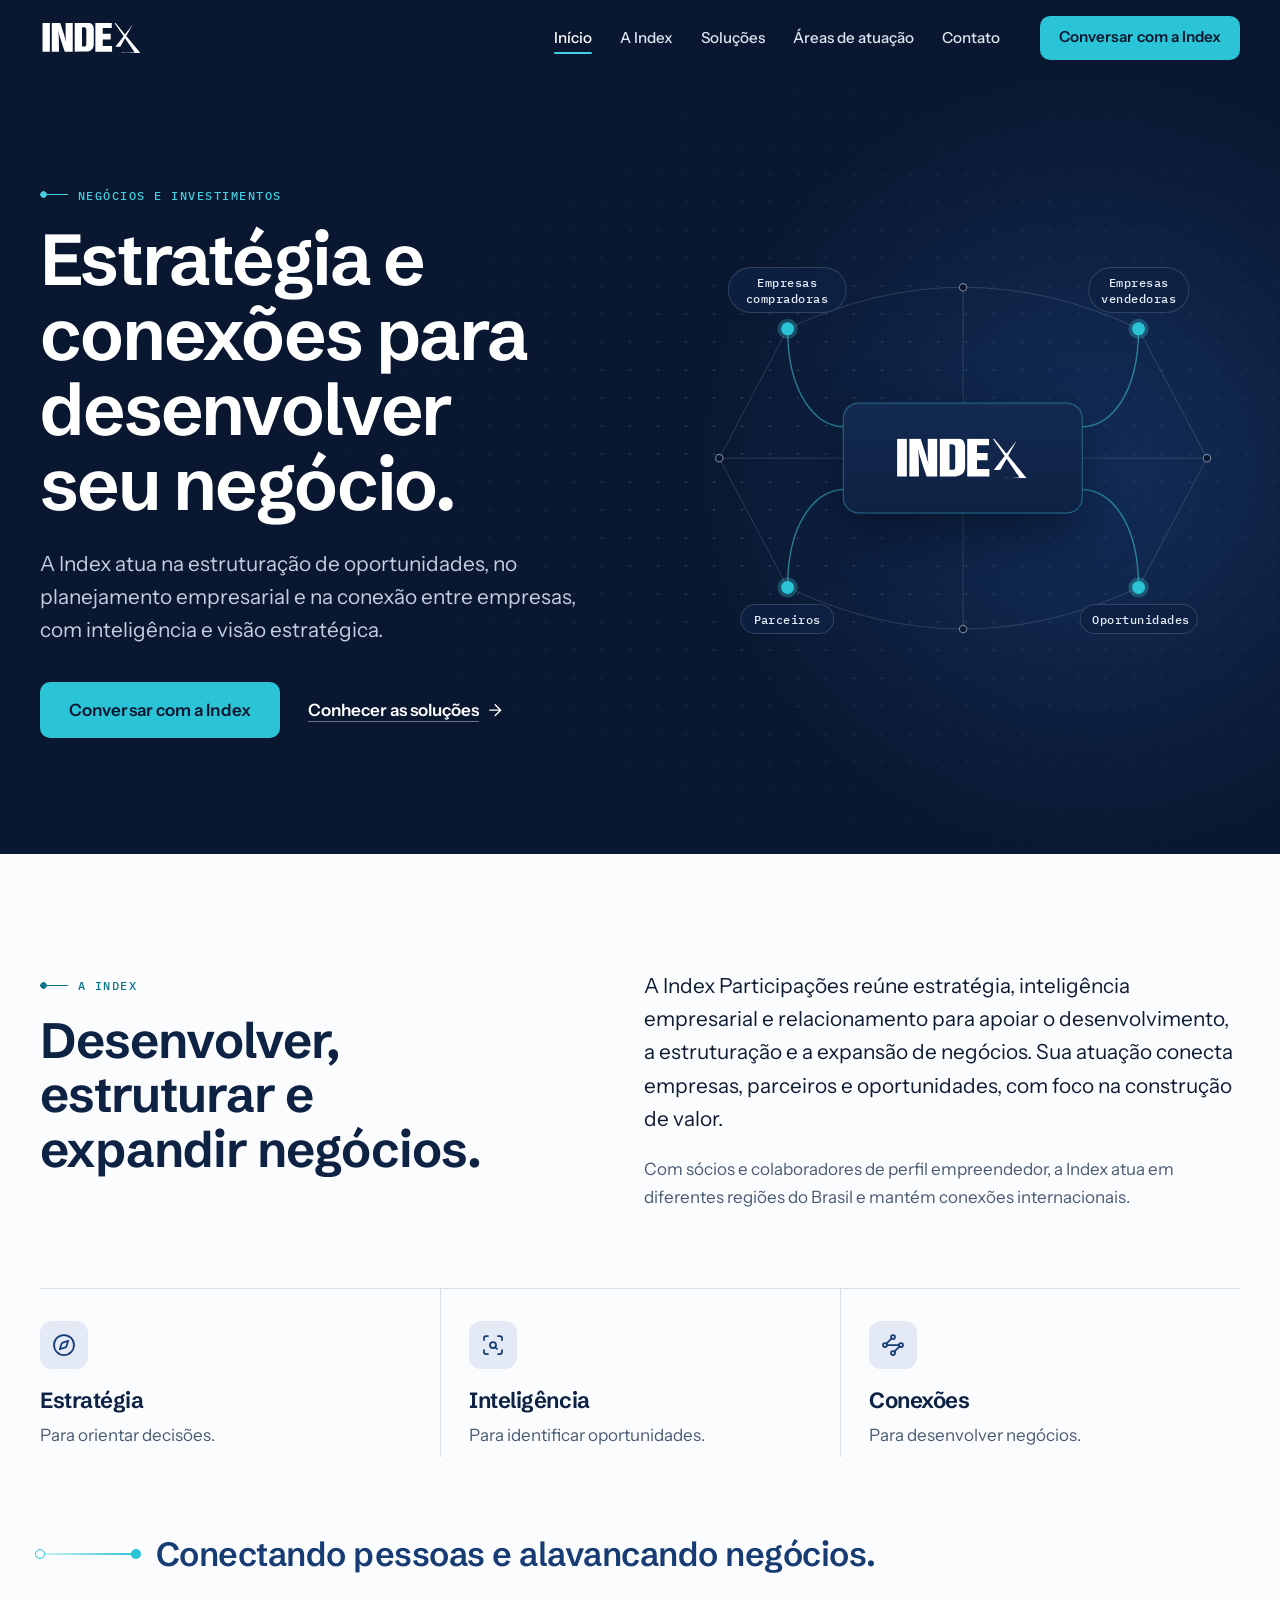
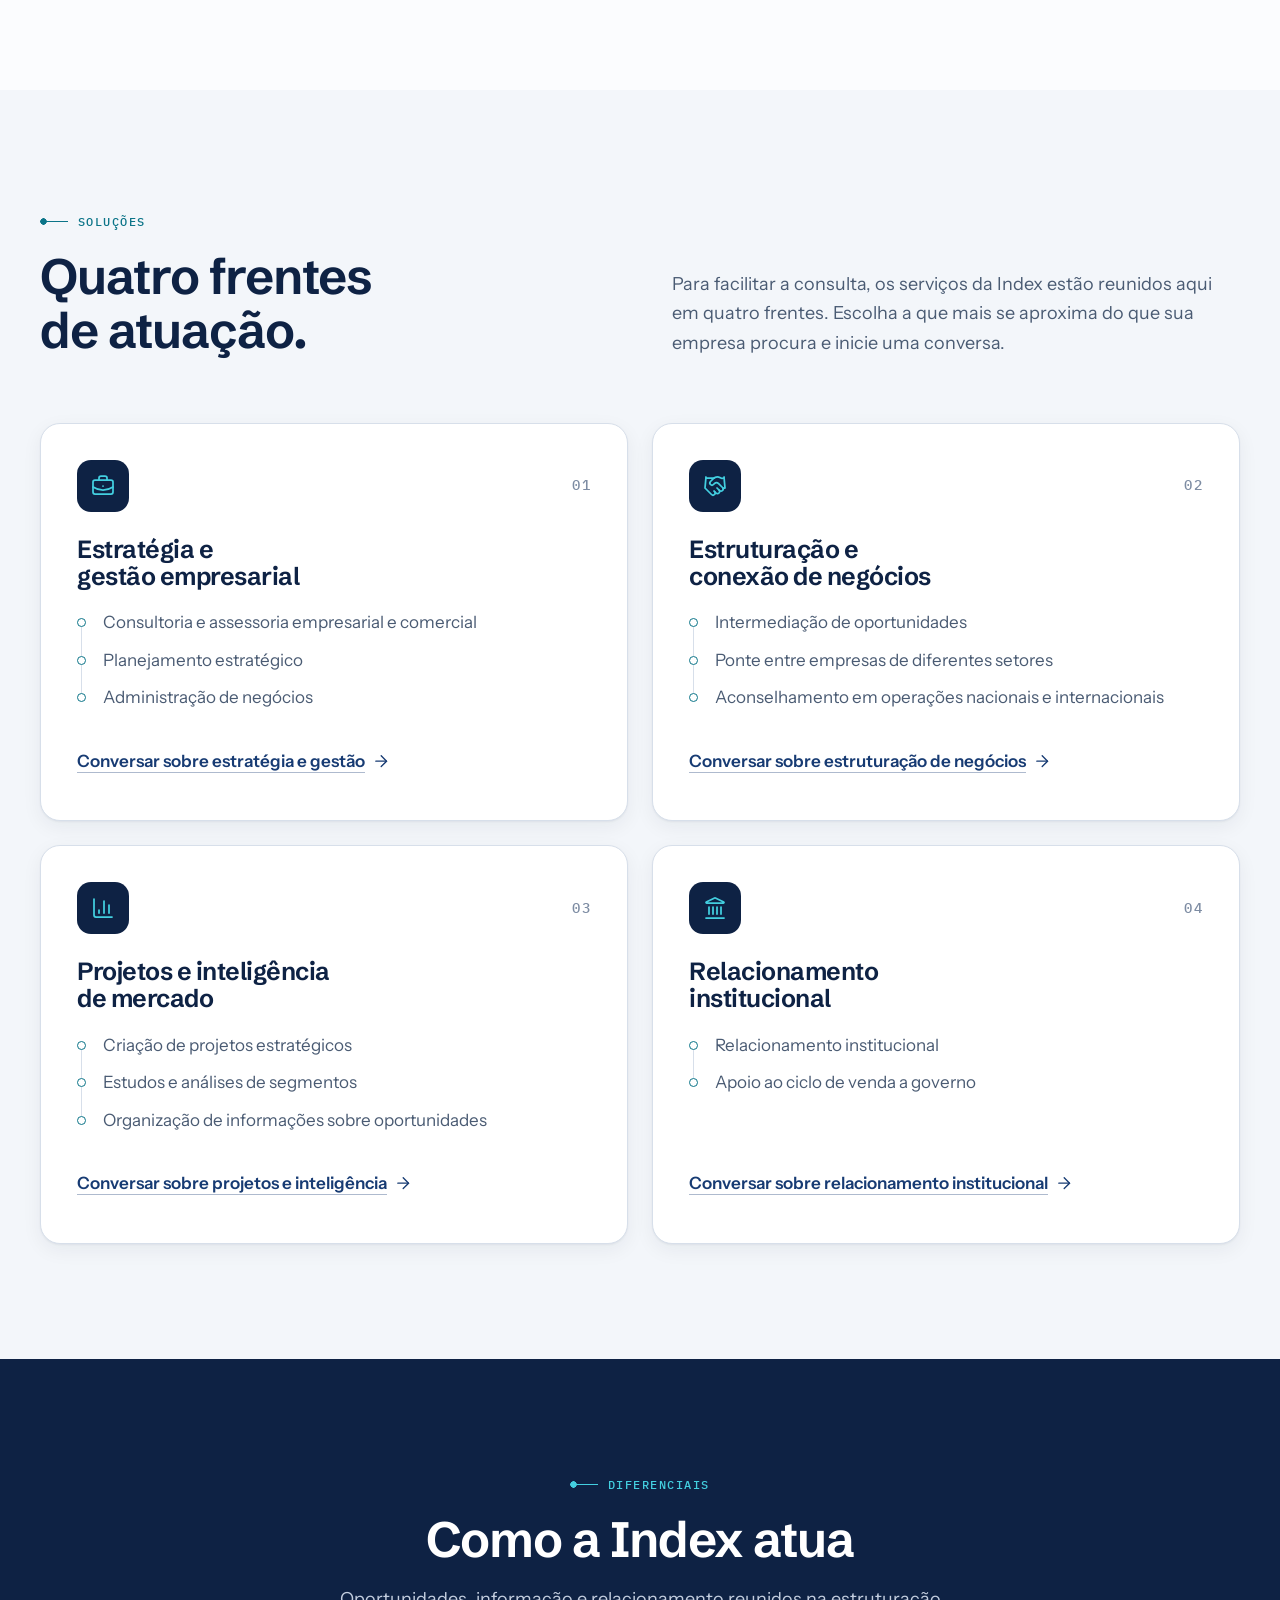
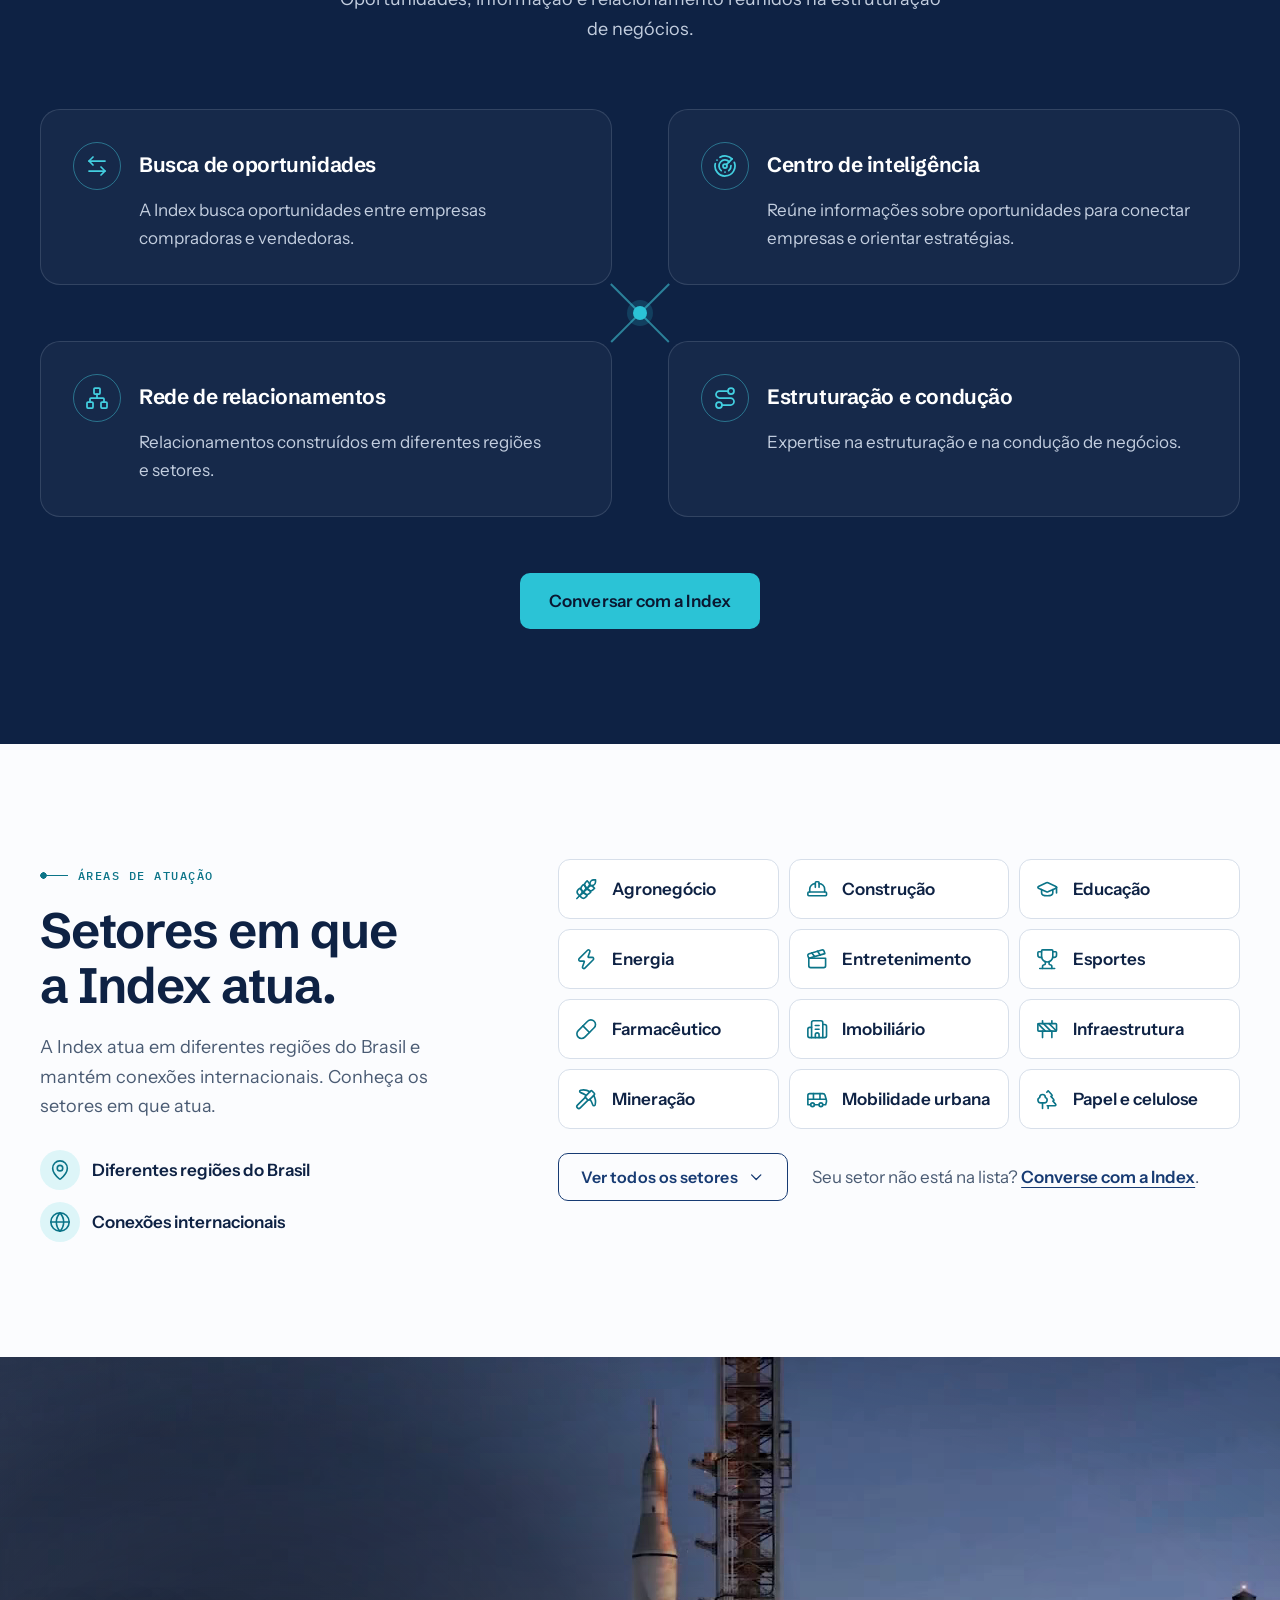
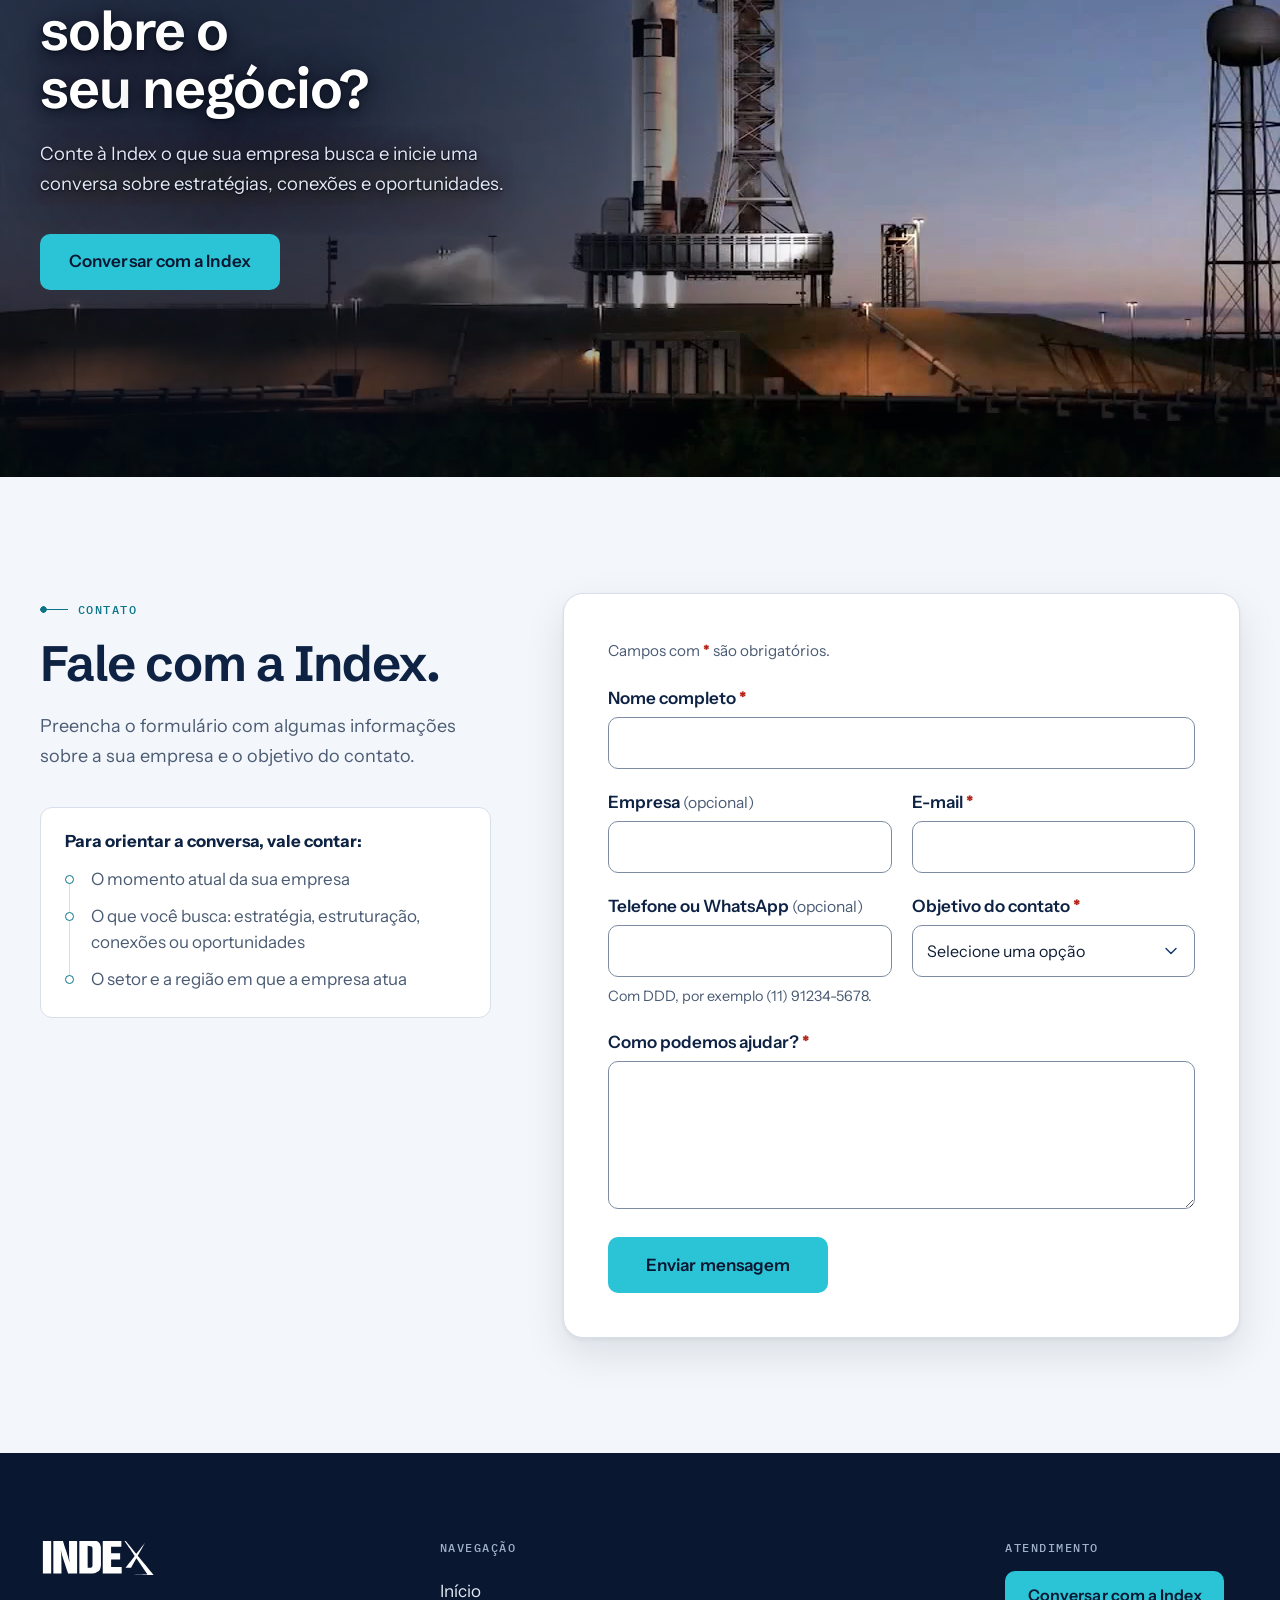
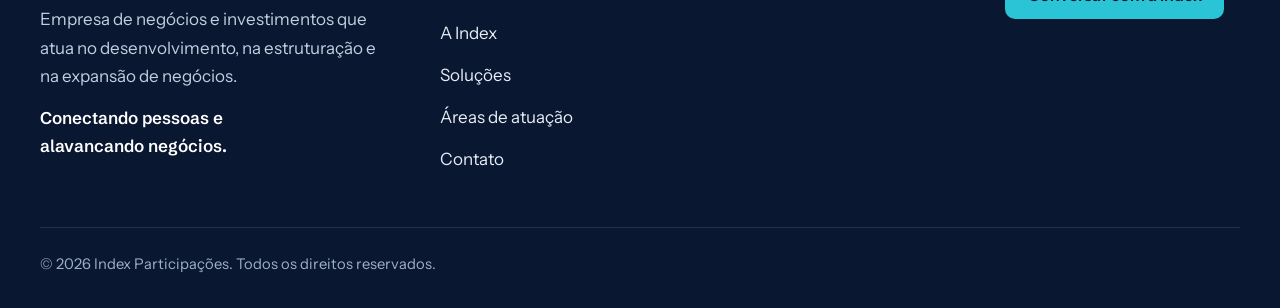
==== commit f1be1646: "Adiciona a decolagem do foguete na chamada final, sem as marcas da NASA A seção "Vamos conversar sob" ====
--- a/site/index.html
+++ b/site/index.html
@@ -32,6 +32,7 @@
   <script src="assets/js/medicao.js?v=1" defer></script>
   <script src="assets/js/site.js?v=1" defer></script>
   <script src="assets/js/formulario.js?v=1" defer></script>
+  <script src="assets/js/video-chamada.js?v=1" defer></script>
 
   <!-- MEDIÇÃO: quando a ferramenta for definida, cole aqui o código dela (ex.: Google Tag Manager) e ative em assets/js/config.js. -->
 
@@ -398,12 +399,26 @@
 
     <!-- Seções futuras (clientes, depoimentos, casos, indicadores): veja docs/secoes-futuras.md -->
 
-    <!-- ============ 6. Chamada para contato ============ -->
-    <section class="chamada" aria-labelledby="chamada-titulo">
-      <div class="container chamada__caixa revelar">
-        <h2 class="chamada__titulo" id="chamada-titulo">Vamos conversar sobre o seu negócio?</h2>
-        <p class="chamada__texto">Conte à Index o que sua empresa busca e inicie uma conversa sobre estratégias, conexões e oportunidades.</p>
-        <a class="botao botao--primario botao--grande" href="#contato" data-cta="chamada-final">Conversar com a Index</a>
+    <!-- ============ 6. Chamada para contato ============
+         A decolagem avança conforme o visitante rola a página (assets/js/video-chamada.js).
+         Celulares, tablets em pé e quem prefere movimento reduzido recebem uma imagem fixa. -->
+    <section class="chamada" id="chamada" aria-labelledby="chamada-titulo">
+      <div class="chamada__palco">
+        <div class="chamada__midia" aria-hidden="true">
+          <div class="chamada__poster"></div>
+          <video class="chamada__video" muted playsinline preload="none" tabindex="-1" aria-hidden="true" disablepictureinpicture></video>
+          <div class="chamada__estatico"></div>
+          <div class="chamada__veu"></div>
+        </div>
+        <div class="container chamada__conteudo">
+          <div class="chamada__caixa">
+            <h2 class="chamada__titulo" id="chamada-titulo" data-subida>Vamos conversar sobre o seu negócio?</h2>
+            <p class="chamada__texto">Conte à Index o que sua empresa busca e inicie uma conversa sobre estratégias, conexões e oportunidades.</p>
+            <div class="chamada__acao">
+              <a class="botao botao--primario botao--grande" href="#contato" data-cta="chamada-final">Conversar com a Index</a>
+            </div>
+          </div>
+        </div>
       </div>
     </section>
 
--- a/site/assets/css/estilos.css
+++ b/site/assets/css/estilos.css
@@ -969,33 +969,116 @@
 .setores__nota { color: var(--tinta-2); }
 .setores__nota a { color: var(--azul-700); font-weight: 600; text-underline-offset: 0.25em; }
 
-/* 7.6 Chamada para contato */
+/* 7.6 Chamada para contato, com a decolagem ao fundo
+   O vídeo avança com a rolagem (assets/js/video-chamada.js). A variável --k (0 a 1)
+   comanda a entrada do texto; sem JavaScript ou na versão fixa ela vale 1. */
 .chamada {
+  position: relative;
+  background: var(--azul-950);
+  color: #fff;
+  --foco: var(--turquesa-300);
+  --tsombra: 0 1px 2px rgba(4, 10, 22, 0.9), 0 3px 12px rgba(4, 10, 22, 0.7), 0 10px 40px rgba(4, 10, 22, 0.75);
+}
+.chamada__palco {
   position: relative;
   overflow: hidden;
   overflow: clip;
-  padding-block: clamp(72px, 9vw, 112px);
-  background: var(--azul-700);
-  color: #fff;
-  --foco: var(--turquesa-300);
-}
-/* Dois arcos finos de conexão ao fundo, bem discretos */
-.chamada::before,
-.chamada::after {
-  content: "";
-  position: absolute;
-  left: 50%;
-  top: 100%;
-  border-radius: 50%;
-  border: 1px solid rgba(123, 224, 235, 0.16);
-  transform: translate(-50%, -38%);
-  pointer-events: none;
-}
-.chamada::before { width: 1300px; height: 1300px; }
-.chamada::after { width: 1560px; height: 1560px; border-color: rgba(123, 224, 235, 0.09); }
-.chamada__caixa { position: relative; display: grid; justify-items: center; text-align: center; }
-.chamada__titulo { font-size: clamp(2rem, 1.3rem + 2.6vw, 3.25rem); max-width: 18ch; }
-.chamada__texto { margin: 20px 0 36px; max-width: 50ch; font-size: 1.15rem; color: #D6E0EE; }
+  display: grid;
+  align-items: center;
+  height: min(56.25vw, 100vh);          /* proporção do vídeo (16:9), sem passar da altura da tela */
+  height: min(56.25vw, 100svh);
+  min-height: 520px;
+}
+.chamada__midia { position: absolute; inset: 0; }
+.chamada__poster,
+.chamada__estatico,
+.chamada__video,
+.chamada__veu { position: absolute; inset: 0; width: 100%; height: 100%; }
+.chamada__poster,
+.chamada__estatico { background-color: var(--azul-950); background-size: cover; background-position: 50% 50%; }
+.chamada__estatico { display: none; }
+.chamada__video {
+  object-fit: cover;
+  object-position: 50% 50%;
+  opacity: 0;
+  transform: translateZ(0);             /* camada própria: o vídeo não arrasta o resto da página */
+  will-change: transform;
+  transition: opacity 0.6s var(--curva-saida);
+}
+.chamada.video-pronto .chamada__video { opacity: 1; }
+/* Véu de legibilidade: escurece só a coluna do texto, à esquerda, e deixa o foguete livre */
+.chamada__veu {
+  background:
+    radial-gradient(ellipse 58% 92% at 20% 52%, rgba(6, 14, 30, 0.74) 0%, rgba(6, 14, 30, 0.5) 46%, rgba(6, 14, 30, 0) 76%),
+    radial-gradient(ellipse 120% 95% at 50% 45%, rgba(6, 14, 30, 0) 40%, rgba(6, 14, 30, 0.55) 100%);
+}
+/* Em telas médias a coluna de texto ocupa mais da imagem: véu um pouco mais largo e mais escuro */
+@media (max-width: 1180px) {
+  .chamada__veu {
+    background:
+      radial-gradient(ellipse 66% 96% at 22% 52%, rgba(6, 14, 30, 0.8) 0%, rgba(6, 14, 30, 0.6) 50%, rgba(6, 14, 30, 0) 78%),
+      radial-gradient(ellipse 120% 95% at 50% 45%, rgba(6, 14, 30, 0) 40%, rgba(6, 14, 30, 0.55) 100%);
+  }
+}
+.chamada__conteudo { position: relative; z-index: 1; }
+.chamada__caixa { max-width: min(34rem, 40vw); display: grid; justify-items: start; text-align: left; }  /* a coluna termina antes do foguete, que fica no centro */
+.chamada__titulo {
+  font-size: clamp(2rem, 1.3rem + 2.6vw, 3.4rem);
+  line-height: 1.06;
+  max-width: 16ch;
+  text-shadow: var(--tsombra);
+}
+.chamada__texto { margin: 22px 0 34px; max-width: 42ch; font-size: 1.15rem; color: #E3EAF5; text-shadow: var(--tsombra); }
+.chamada .botao { text-shadow: none; }
+
+/* Entrada do texto ecoando a decolagem: as palavras sobem em ordem de leitura,
+   depois o texto e o botão. Tudo reversível ao rolar para cima. */
+.chamada__titulo .w {
+  display: inline-block;
+  --kc: clamp(0, (var(--k, 1) - var(--th, 0)) * 3.2, 1);
+  opacity: var(--kc);
+  transform: translateY(calc((1 - var(--kc)) * 0.6em));
+}
+.chamada__texto {
+  --ks: clamp(0, (var(--k, 1) - 0.5) * 4, 1);
+  opacity: var(--ks);
+  transform: translateY(calc((1 - var(--ks)) * 14px));
+}
+.chamada__acao {
+  --kb: clamp(0, (var(--k, 1) - 0.62) * 5, 1);
+  opacity: var(--kb);
+  transform: translateY(calc((1 - var(--kb)) * 14px));
+}
+/* Quem chega pelo teclado vê tudo na hora */
+.chamada__caixa:focus-within { --k: 1 !important; }
+
+/* Sem JavaScript, ou se o vídeo falhar: imagem fixa do foguete subindo */
+.no-js .chamada__estatico,
+.chamada.video-falhou .chamada__estatico { display: block; background-image: url("../img/decolagem-fim.jpg"); }
+.no-js .chamada__poster,
+.no-js .chamada__video,
+.chamada.video-falhou .chamada__video { display: none; }
+
+/* Os cinco portões da versão fixa (idênticos aos de video-chamada.js):
+   celulares, tablets em pé, telas de toque em pé, celulares deitados e movimento reduzido.
+   Nesses casos o vídeo não é baixado e entra a imagem fixa. */
+@media (max-width: 720px), (orientation: portrait) and (max-width: 1024px), (orientation: portrait) and (pointer: coarse), (orientation: landscape) and (pointer: coarse) and (max-height: 560px), (prefers-reduced-motion: reduce) {
+  .chamada__poster,
+  .chamada__video { display: none; }
+  .chamada__estatico { display: block; }
+  .chamada.perto .chamada__estatico { background-image: url("../img/decolagem-fim.jpg"); }  /* só baixa perto da seção */
+  .chamada { --k: 1 !important; }
+}
+
+/* Telas estreitas ou em pé: imagem em cima, texto embaixo (o texto não cobre o foguete) */
+@media (max-width: 720px), (orientation: portrait) and (max-width: 1024px), (orientation: landscape) and (pointer: coarse) and (max-height: 560px) {
+  .chamada__palco { display: block; height: auto; min-height: 0; }
+  .chamada__midia { position: relative; aspect-ratio: 16 / 11; max-height: 70vh; width: 100%; }
+  .chamada__veu { background: linear-gradient(180deg, rgba(10, 23, 48, 0) 55%, var(--azul-950) 100%); }
+  .chamada__conteudo { padding-block: 4px clamp(64px, 12vw, 96px); }
+  .chamada__caixa { max-width: none; }
+  .chamada__titulo, .chamada__texto { text-shadow: none; }
+}
 
 /* 7.7 Contato */
 .contato {
@@ -1265,15 +1348,21 @@
 .js .revelar-grupo > * {
   opacity: 0;
   transform: translateY(18px);
-  transition: opacity 0.75s var(--curva-saida), transform 0.75s var(--curva-saida);
+  transition:
+    opacity 0.75s var(--curva-saida),
+    transform 0.75s var(--curva-saida),
+    box-shadow var(--tempo-medio) var(--curva-saida),
+    border-color var(--tempo-medio) var(--curva-saida),
+    background-color var(--tempo-medio) var(--curva-saida);
 }
 .js .revelar.in,
 .js .revelar-grupo.in > * { opacity: 1; transform: none; }
 .js .revelar-grupo.in > * { transition-delay: calc(var(--i, 0) * 90ms); }
+.js .sem-transicao,
+.js .sem-transicao > * { transition: none !important; }
 /* Depois da entrada, os atrasos são aposentados para o hover responder na hora */
 .js .revelar-grupo.assentado > *,
 .js .revelar-grupo.assentado > *:nth-child(n) { transition-delay: 0s; }
-.js .revelar-grupo.assentado > .frente { transition: box-shadow var(--tempo-medio) var(--curva-saida), border-color var(--tempo-medio) var(--curva-saida); }
 
 /* Linhas do "X" em Como a Index atua crescem quando a seção aparece */
 @media (min-width: 760px) {
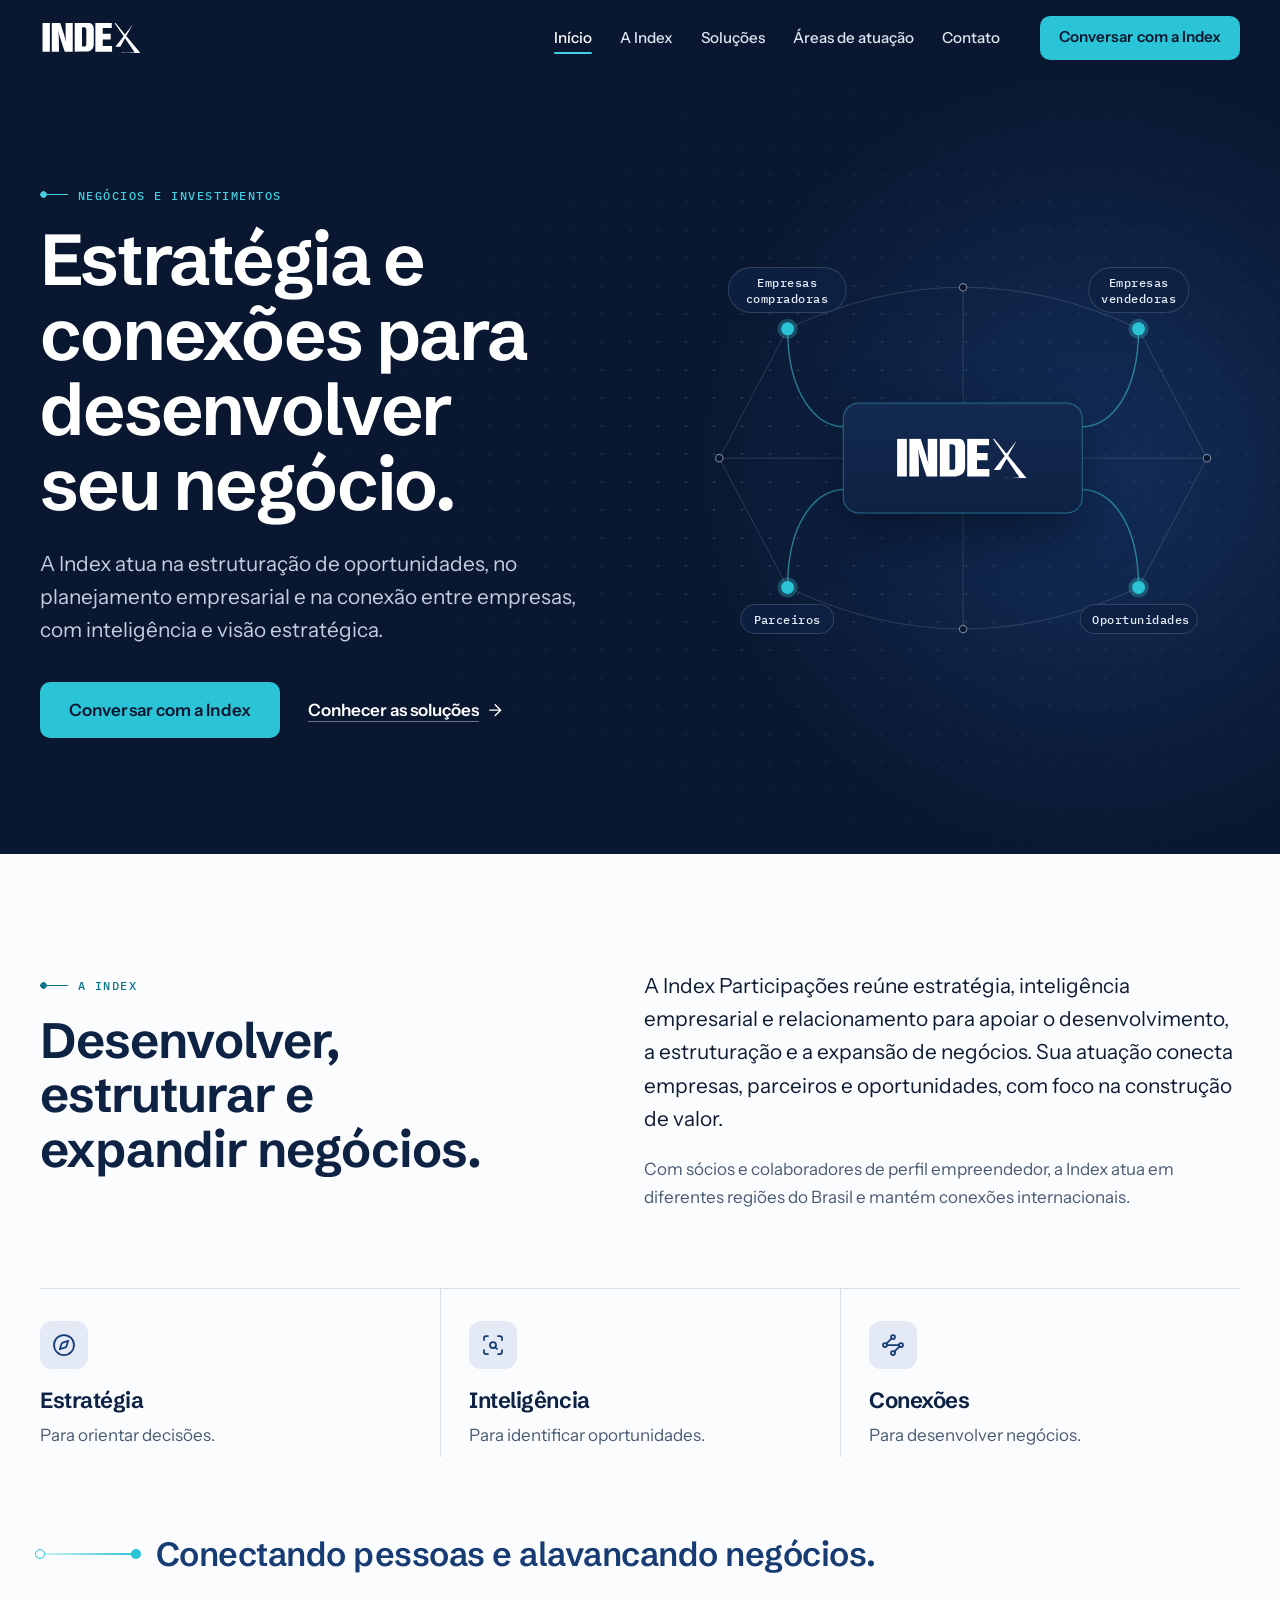
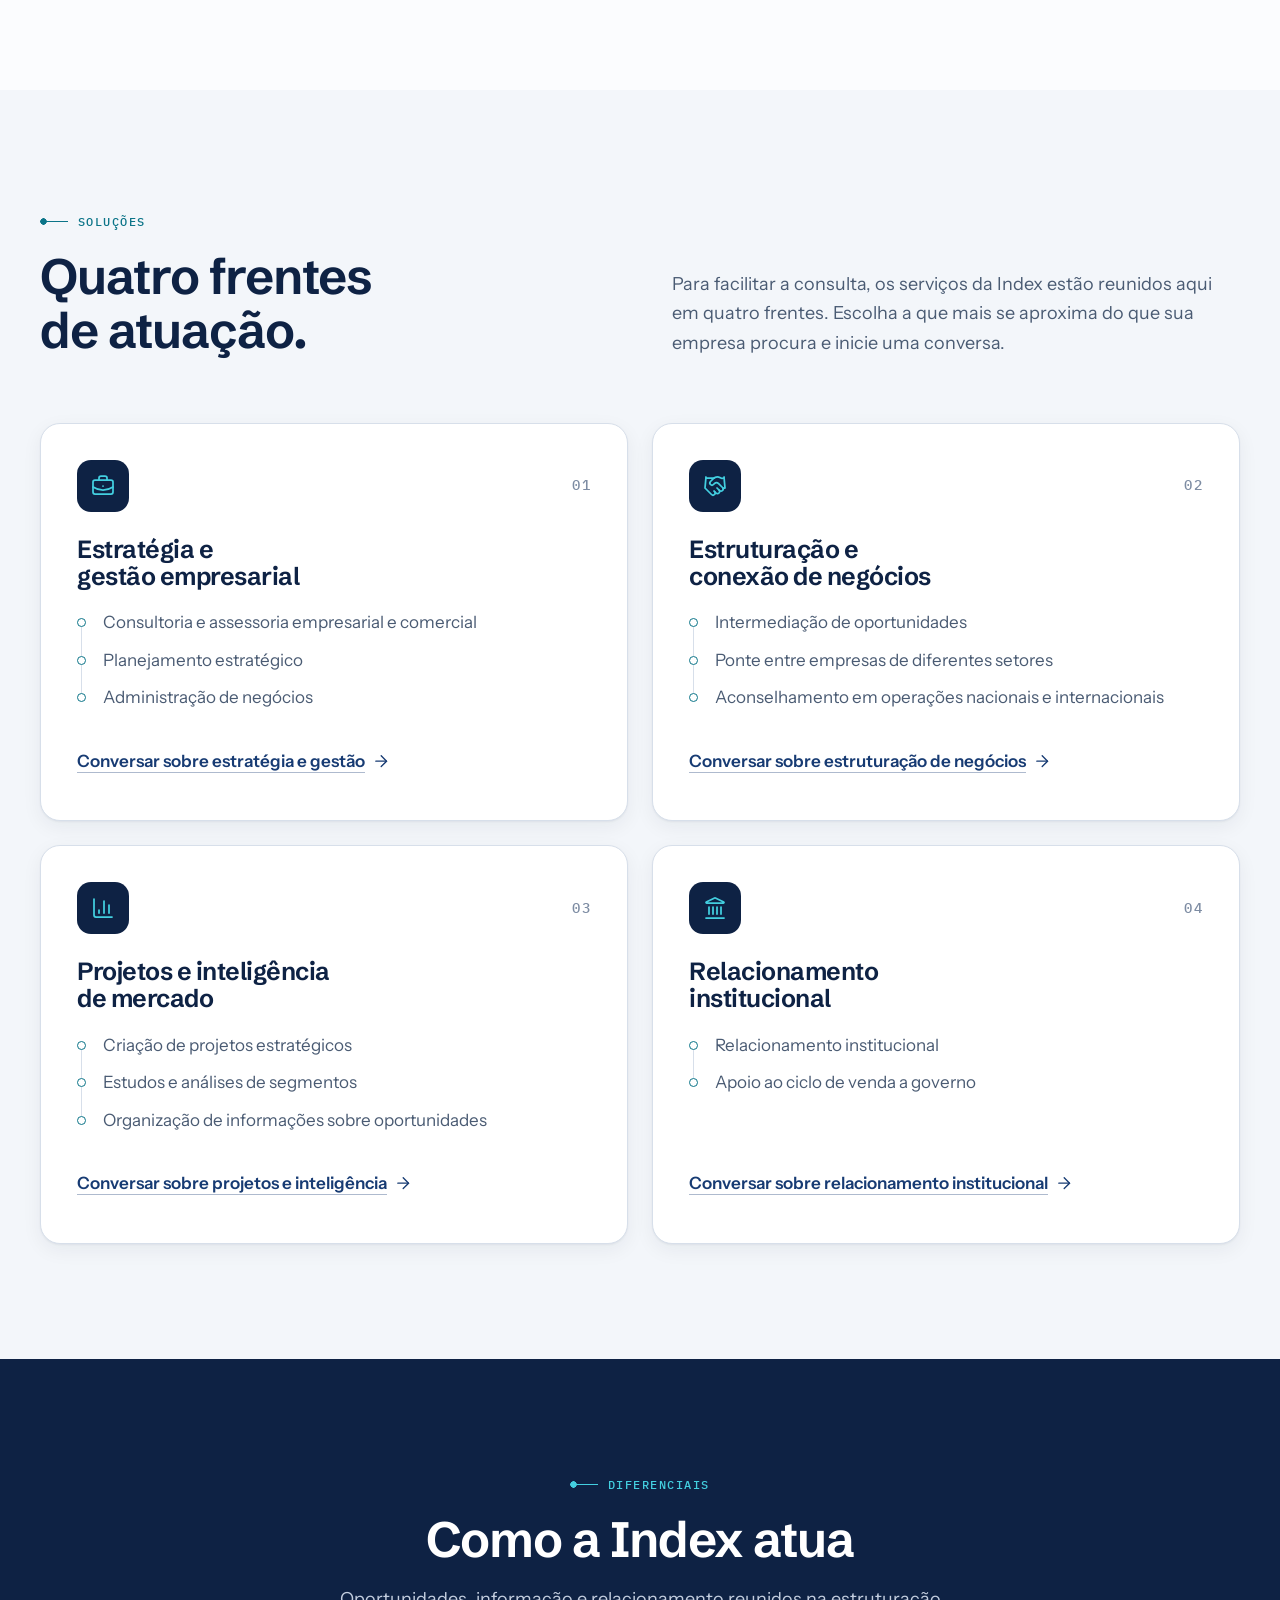
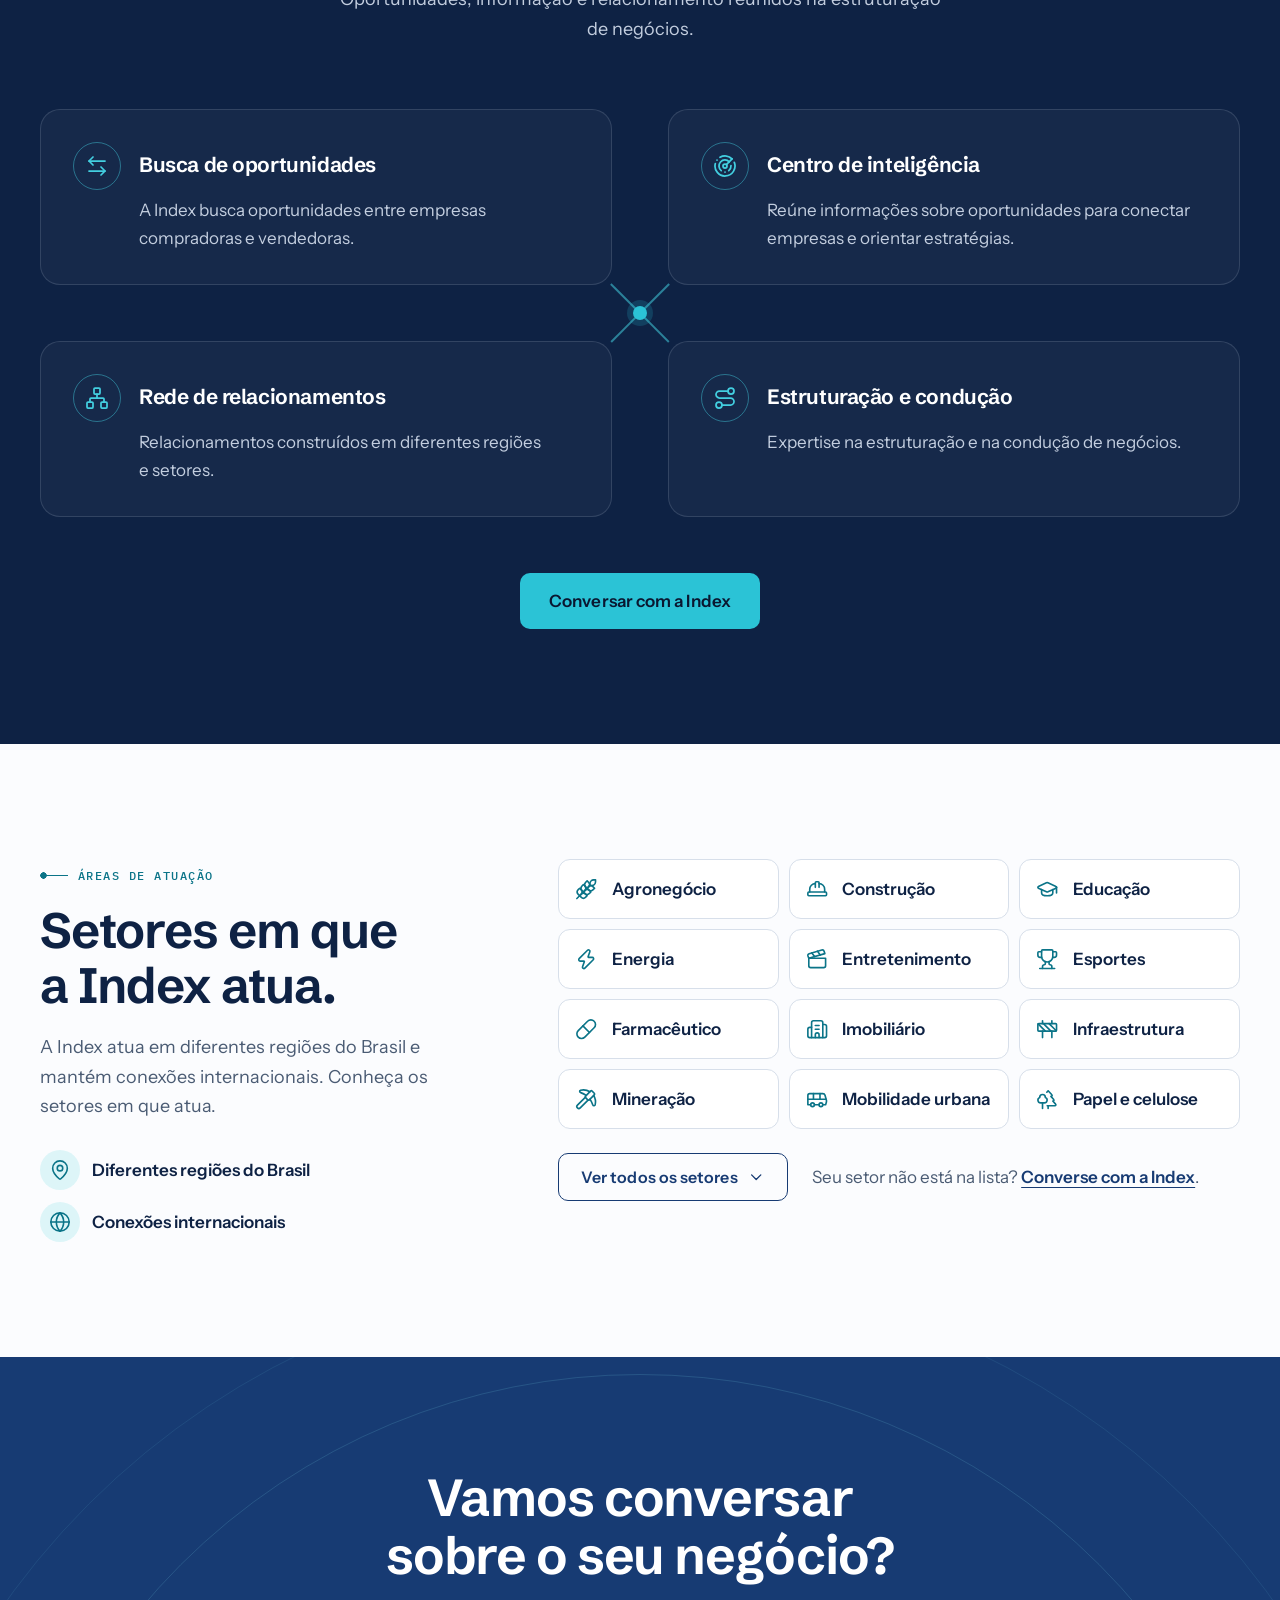
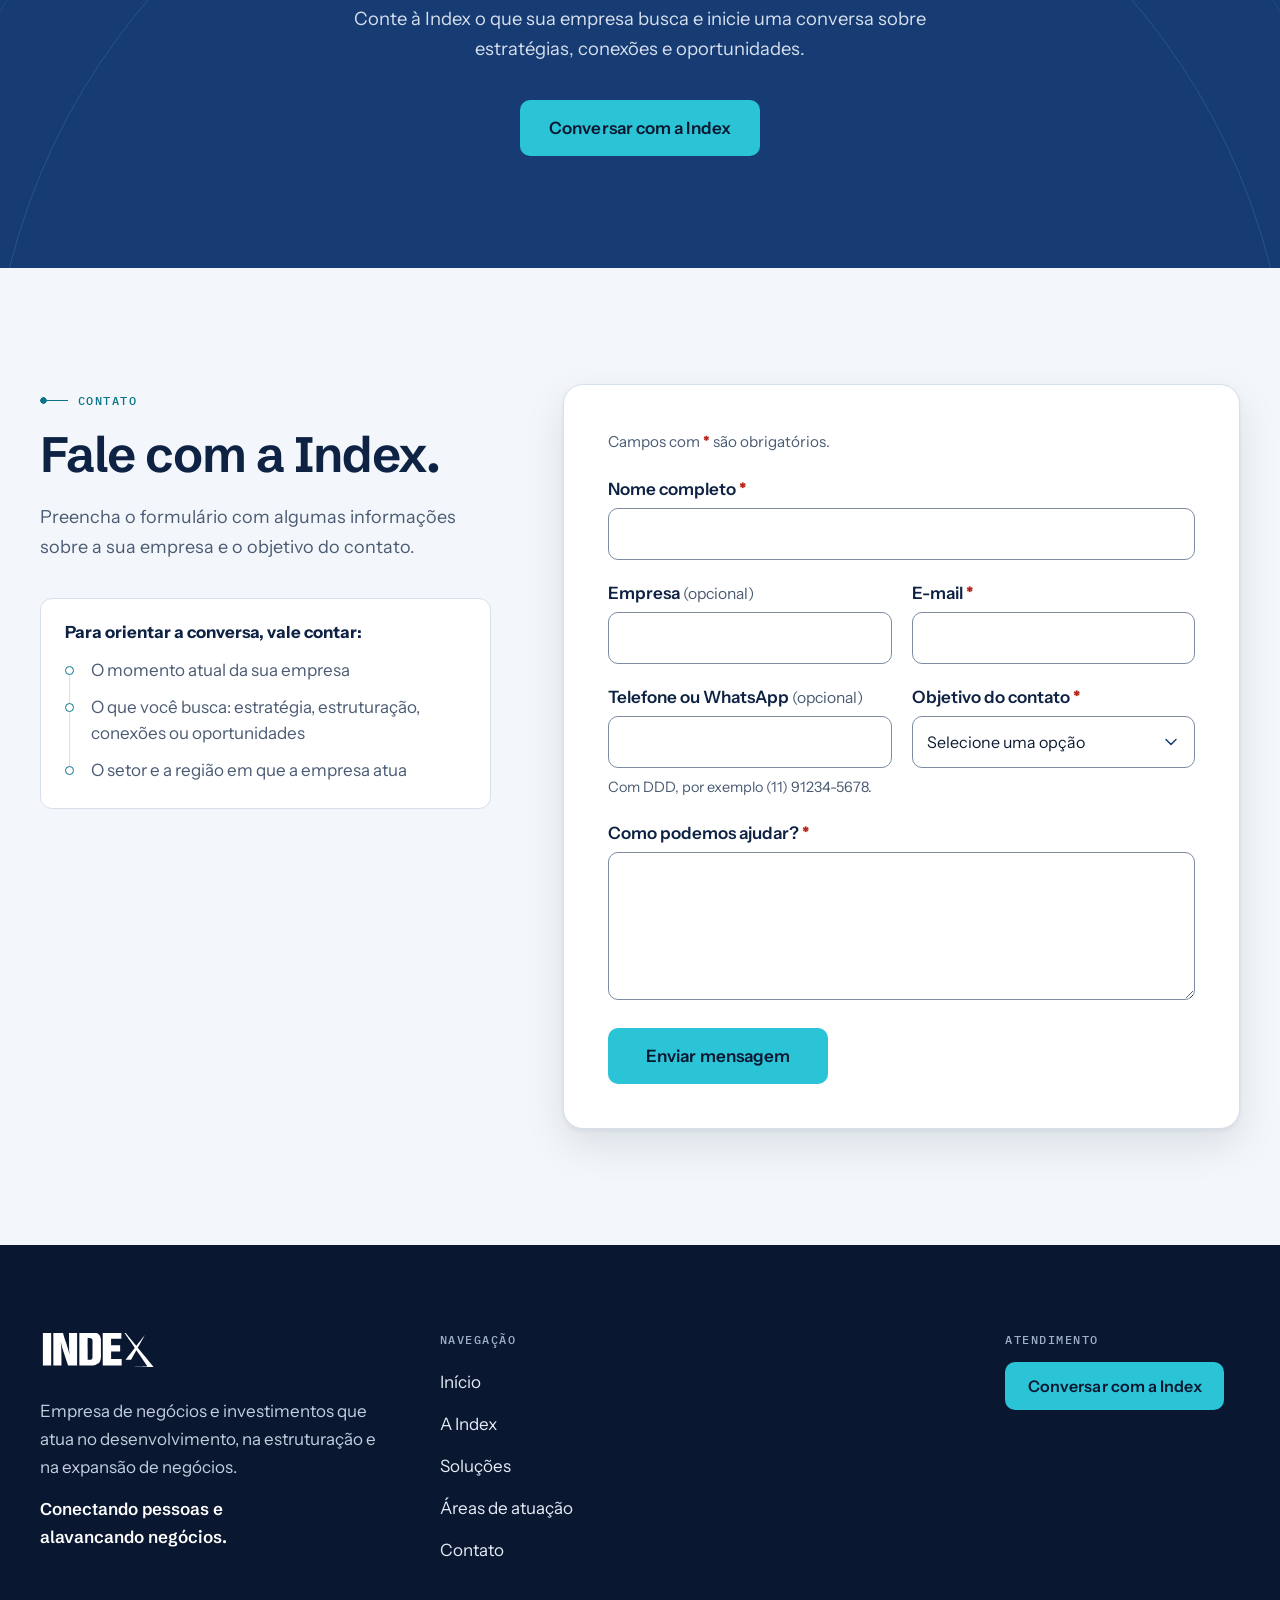
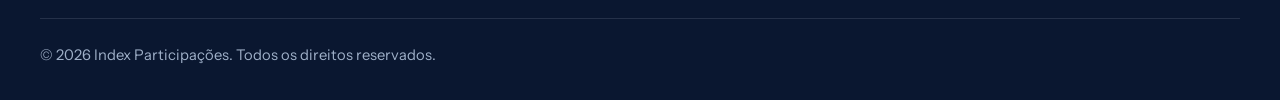
==== commit 0d3cb79e: "Remove a decolagem da chamada final e volta à versão anterior A Index avaliou a chamada final com a " ====
--- a/site/index.html
+++ b/site/index.html
@@ -32,7 +32,6 @@
   <script src="assets/js/medicao.js?v=1" defer></script>
   <script src="assets/js/site.js?v=1" defer></script>
   <script src="assets/js/formulario.js?v=1" defer></script>
-  <script src="assets/js/video-chamada.js?v=1" defer></script>
 
   <!-- MEDIÇÃO: quando a ferramenta for definida, cole aqui o código dela (ex.: Google Tag Manager) e ative em assets/js/config.js. -->
 
@@ -399,26 +398,12 @@
 
     <!-- Seções futuras (clientes, depoimentos, casos, indicadores): veja docs/secoes-futuras.md -->
 
-    <!-- ============ 6. Chamada para contato ============
-         A decolagem avança conforme o visitante rola a página (assets/js/video-chamada.js).
-         Celulares, tablets em pé e quem prefere movimento reduzido recebem uma imagem fixa. -->
-    <section class="chamada" id="chamada" aria-labelledby="chamada-titulo">
-      <div class="chamada__palco">
-        <div class="chamada__midia" aria-hidden="true">
-          <div class="chamada__poster"></div>
-          <video class="chamada__video" muted playsinline preload="none" tabindex="-1" aria-hidden="true" disablepictureinpicture></video>
-          <div class="chamada__estatico"></div>
-          <div class="chamada__veu"></div>
-        </div>
-        <div class="container chamada__conteudo">
-          <div class="chamada__caixa">
-            <h2 class="chamada__titulo" id="chamada-titulo" data-subida>Vamos conversar sobre o seu negócio?</h2>
-            <p class="chamada__texto">Conte à Index o que sua empresa busca e inicie uma conversa sobre estratégias, conexões e oportunidades.</p>
-            <div class="chamada__acao">
-              <a class="botao botao--primario botao--grande" href="#contato" data-cta="chamada-final">Conversar com a Index</a>
-            </div>
-          </div>
-        </div>
+    <!-- ============ 6. Chamada para contato ============ -->
+    <section class="chamada" aria-labelledby="chamada-titulo">
+      <div class="container chamada__caixa revelar">
+        <h2 class="chamada__titulo" id="chamada-titulo">Vamos conversar sobre o seu negócio?</h2>
+        <p class="chamada__texto">Conte à Index o que sua empresa busca e inicie uma conversa sobre estratégias, conexões e oportunidades.</p>
+        <a class="botao botao--primario botao--grande" href="#contato" data-cta="chamada-final">Conversar com a Index</a>
       </div>
     </section>
 
--- a/site/assets/css/estilos.css
+++ b/site/assets/css/estilos.css
@@ -969,116 +969,33 @@
 .setores__nota { color: var(--tinta-2); }
 .setores__nota a { color: var(--azul-700); font-weight: 600; text-underline-offset: 0.25em; }
 
-/* 7.6 Chamada para contato, com a decolagem ao fundo
-   O vídeo avança com a rolagem (assets/js/video-chamada.js). A variável --k (0 a 1)
-   comanda a entrada do texto; sem JavaScript ou na versão fixa ela vale 1. */
+/* 7.6 Chamada para contato */
 .chamada {
-  position: relative;
-  background: var(--azul-950);
-  color: #fff;
-  --foco: var(--turquesa-300);
-  --tsombra: 0 1px 2px rgba(4, 10, 22, 0.9), 0 3px 12px rgba(4, 10, 22, 0.7), 0 10px 40px rgba(4, 10, 22, 0.75);
-}
-.chamada__palco {
   position: relative;
   overflow: hidden;
   overflow: clip;
-  display: grid;
-  align-items: center;
-  height: min(56.25vw, 100vh);          /* proporção do vídeo (16:9), sem passar da altura da tela */
-  height: min(56.25vw, 100svh);
-  min-height: 520px;
-}
-.chamada__midia { position: absolute; inset: 0; }
-.chamada__poster,
-.chamada__estatico,
-.chamada__video,
-.chamada__veu { position: absolute; inset: 0; width: 100%; height: 100%; }
-.chamada__poster,
-.chamada__estatico { background-color: var(--azul-950); background-size: cover; background-position: 50% 50%; }
-.chamada__estatico { display: none; }
-.chamada__video {
-  object-fit: cover;
-  object-position: 50% 50%;
-  opacity: 0;
-  transform: translateZ(0);             /* camada própria: o vídeo não arrasta o resto da página */
-  will-change: transform;
-  transition: opacity 0.6s var(--curva-saida);
-}
-.chamada.video-pronto .chamada__video { opacity: 1; }
-/* Véu de legibilidade: escurece só a coluna do texto, à esquerda, e deixa o foguete livre */
-.chamada__veu {
-  background:
-    radial-gradient(ellipse 58% 92% at 20% 52%, rgba(6, 14, 30, 0.74) 0%, rgba(6, 14, 30, 0.5) 46%, rgba(6, 14, 30, 0) 76%),
-    radial-gradient(ellipse 120% 95% at 50% 45%, rgba(6, 14, 30, 0) 40%, rgba(6, 14, 30, 0.55) 100%);
-}
-/* Em telas médias a coluna de texto ocupa mais da imagem: véu um pouco mais largo e mais escuro */
-@media (max-width: 1180px) {
-  .chamada__veu {
-    background:
-      radial-gradient(ellipse 66% 96% at 22% 52%, rgba(6, 14, 30, 0.8) 0%, rgba(6, 14, 30, 0.6) 50%, rgba(6, 14, 30, 0) 78%),
-      radial-gradient(ellipse 120% 95% at 50% 45%, rgba(6, 14, 30, 0) 40%, rgba(6, 14, 30, 0.55) 100%);
-  }
-}
-.chamada__conteudo { position: relative; z-index: 1; }
-.chamada__caixa { max-width: min(34rem, 40vw); display: grid; justify-items: start; text-align: left; }  /* a coluna termina antes do foguete, que fica no centro */
-.chamada__titulo {
-  font-size: clamp(2rem, 1.3rem + 2.6vw, 3.4rem);
-  line-height: 1.06;
-  max-width: 16ch;
-  text-shadow: var(--tsombra);
-}
-.chamada__texto { margin: 22px 0 34px; max-width: 42ch; font-size: 1.15rem; color: #E3EAF5; text-shadow: var(--tsombra); }
-.chamada .botao { text-shadow: none; }
-
-/* Entrada do texto ecoando a decolagem: as palavras sobem em ordem de leitura,
-   depois o texto e o botão. Tudo reversível ao rolar para cima. */
-.chamada__titulo .w {
-  display: inline-block;
-  --kc: clamp(0, (var(--k, 1) - var(--th, 0)) * 3.2, 1);
-  opacity: var(--kc);
-  transform: translateY(calc((1 - var(--kc)) * 0.6em));
-}
-.chamada__texto {
-  --ks: clamp(0, (var(--k, 1) - 0.5) * 4, 1);
-  opacity: var(--ks);
-  transform: translateY(calc((1 - var(--ks)) * 14px));
-}
-.chamada__acao {
-  --kb: clamp(0, (var(--k, 1) - 0.62) * 5, 1);
-  opacity: var(--kb);
-  transform: translateY(calc((1 - var(--kb)) * 14px));
-}
-/* Quem chega pelo teclado vê tudo na hora */
-.chamada__caixa:focus-within { --k: 1 !important; }
-
-/* Sem JavaScript, ou se o vídeo falhar: imagem fixa do foguete subindo */
-.no-js .chamada__estatico,
-.chamada.video-falhou .chamada__estatico { display: block; background-image: url("../img/decolagem-fim.jpg"); }
-.no-js .chamada__poster,
-.no-js .chamada__video,
-.chamada.video-falhou .chamada__video { display: none; }
-
-/* Os cinco portões da versão fixa (idênticos aos de video-chamada.js):
-   celulares, tablets em pé, telas de toque em pé, celulares deitados e movimento reduzido.
-   Nesses casos o vídeo não é baixado e entra a imagem fixa. */
-@media (max-width: 720px), (orientation: portrait) and (max-width: 1024px), (orientation: portrait) and (pointer: coarse), (orientation: landscape) and (pointer: coarse) and (max-height: 560px), (prefers-reduced-motion: reduce) {
-  .chamada__poster,
-  .chamada__video { display: none; }
-  .chamada__estatico { display: block; }
-  .chamada.perto .chamada__estatico { background-image: url("../img/decolagem-fim.jpg"); }  /* só baixa perto da seção */
-  .chamada { --k: 1 !important; }
-}
-
-/* Telas estreitas ou em pé: imagem em cima, texto embaixo (o texto não cobre o foguete) */
-@media (max-width: 720px), (orientation: portrait) and (max-width: 1024px), (orientation: landscape) and (pointer: coarse) and (max-height: 560px) {
-  .chamada__palco { display: block; height: auto; min-height: 0; }
-  .chamada__midia { position: relative; aspect-ratio: 16 / 11; max-height: 70vh; width: 100%; }
-  .chamada__veu { background: linear-gradient(180deg, rgba(10, 23, 48, 0) 55%, var(--azul-950) 100%); }
-  .chamada__conteudo { padding-block: 4px clamp(64px, 12vw, 96px); }
-  .chamada__caixa { max-width: none; }
-  .chamada__titulo, .chamada__texto { text-shadow: none; }
-}
+  padding-block: clamp(72px, 9vw, 112px);
+  background: var(--azul-700);
+  color: #fff;
+  --foco: var(--turquesa-300);
+}
+/* Dois arcos finos de conexão ao fundo, bem discretos */
+.chamada::before,
+.chamada::after {
+  content: "";
+  position: absolute;
+  left: 50%;
+  top: 100%;
+  border-radius: 50%;
+  border: 1px solid rgba(123, 224, 235, 0.16);
+  transform: translate(-50%, -38%);
+  pointer-events: none;
+}
+.chamada::before { width: 1300px; height: 1300px; }
+.chamada::after { width: 1560px; height: 1560px; border-color: rgba(123, 224, 235, 0.09); }
+.chamada__caixa { position: relative; display: grid; justify-items: center; text-align: center; }
+.chamada__titulo { font-size: clamp(2rem, 1.3rem + 2.6vw, 3.25rem); max-width: 18ch; }
+.chamada__texto { margin: 20px 0 36px; max-width: 50ch; font-size: 1.15rem; color: #D6E0EE; }
 
 /* 7.7 Contato */
 .contato {
